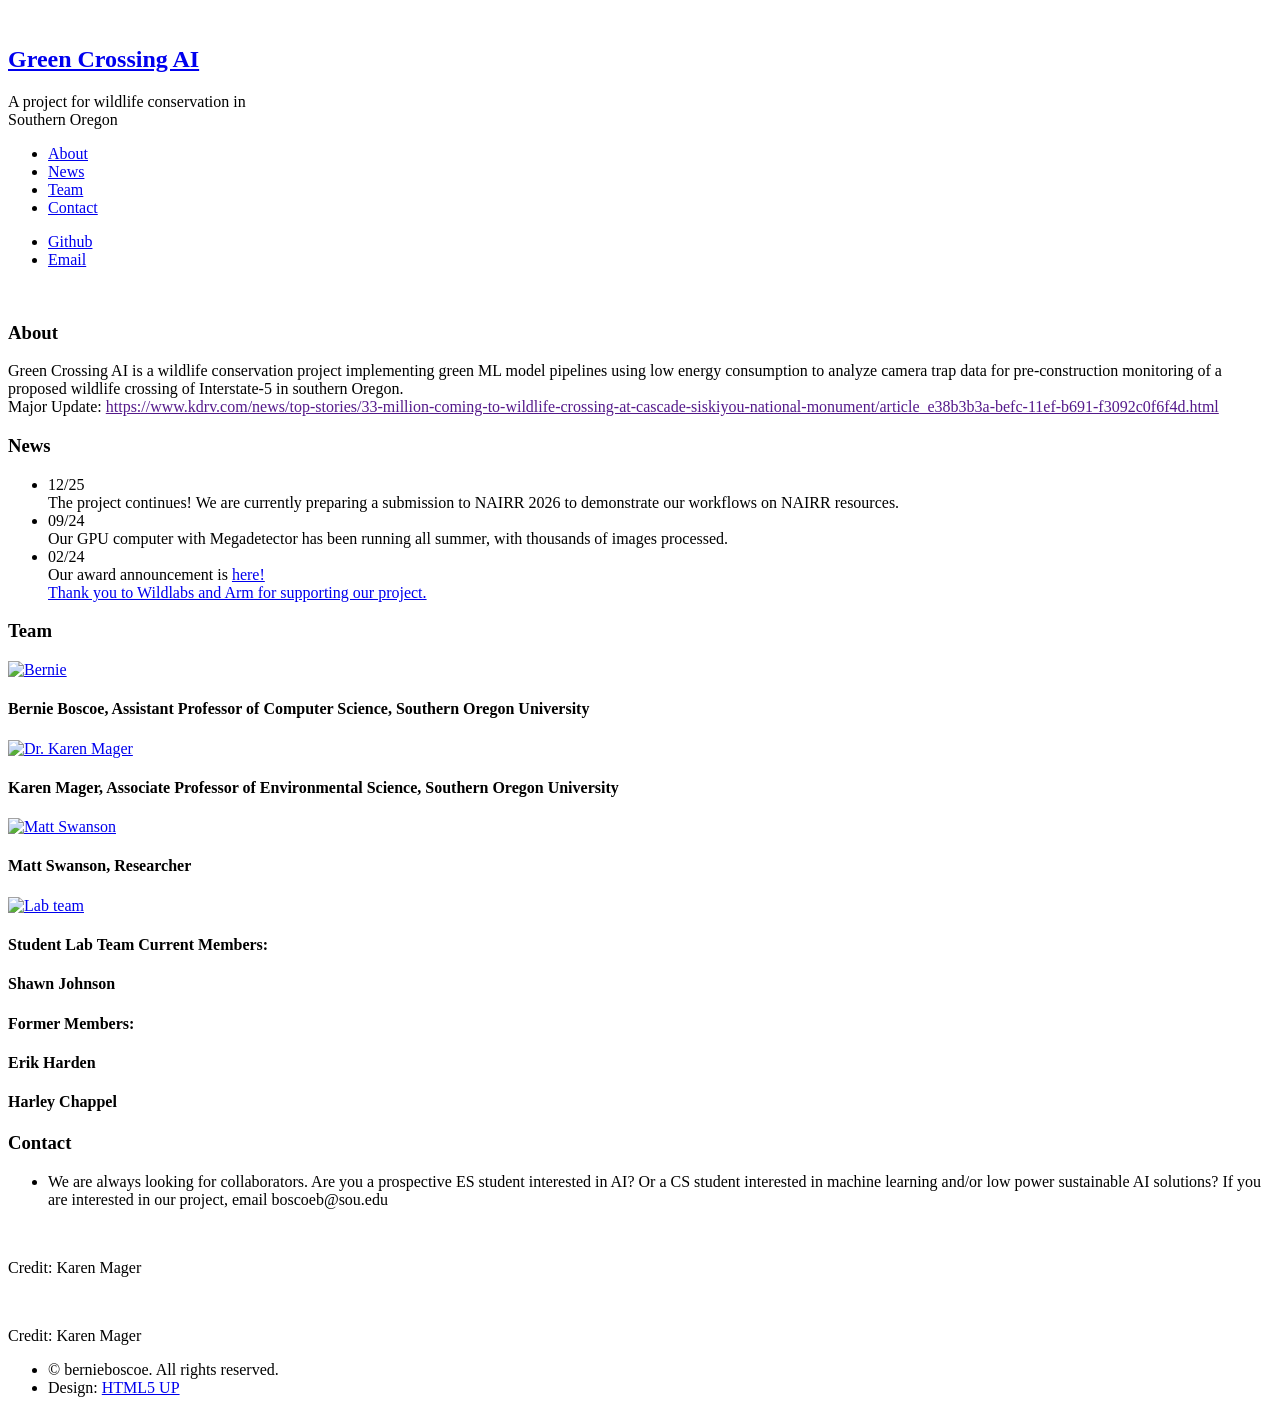
==== index.html @ 44c31cfd "adding NAIRR notebook for jetstream2" ====
<!DOCTYPE HTML>
<!--
	Read Only by HTML5 UP
	html5up.net | @ajlkn
	Free for personal and commercial use under the CCA 3.0 license (html5up.net/license)
-->
<html>
	<head>
		<!-- Google tag (gtag.js) -->
		<script async src="https://www.googletagmanager.com/gtag/js?id=G-MG3W7S6KG0"></script>
		<script>
			window.dataLayer = window.dataLayer || [];
			function gtag() { dataLayer.push(arguments); }
			gtag('js', new Date());

			gtag('config', 'G-MG3W7S6KG0');
		</script>
		<title>Green Crossing AI</title>
		<meta charset="utf-8" />
		<meta name="viewport" content="width=device-width, initial-scale=1, user-scalable=no" />
		<link rel="stylesheet" href="assets/css/main.css" />
	</head>
	
	<body class="is-preload">

		<!-- Header -->
			<section id="header">
				<header>
					<span class="image avatar"><img src="images/detections_animal_08140009.JPG" alt="" /></span>
					<h1 id="logo"><a href="#">Green Crossing AI</a></h1>
					<p>A project for wildlife conservation in<br />
					Southern Oregon</p>
				</header>
				<nav id="nav">
					<ul>
						<li><a href="#one" class="active">About</a></li>
						<li><a href="#two">News</a></li>
						<li><a href="#three">Team</a></li>
						
						<li><a href="#five">Contact</a></li>
					</ul>
				</nav>
				<footer>
					<ul class="icons">
						<!-- <li><a href="#" class="icon brands fa-twitter"><span class="label">Twitter</span></a></li>
						<li><a href="#" class="icon brands fa-facebook-f"><span class="label">Facebook</span></a></li>
						<li><a href="#" class="icon brands fa-instagram"><span class="label">Instagram</span></a></li> -->
						<li><a href="https://github.com/bboscoe" class="icon brands fa-github"><span class="label">Github</span></a></li>
						<!-- BEGIN: ed8c6549bwf9 -->
						<li><a href="mailto:boscoeb@sou.edu" class="icon solid fa-envelope"><span class="label">Email</span></a></li>
						<!-- END: ed8c6549bwf9 -->
					</ul>
				</footer>
			</section>

		<!-- Wrapper -->
			<div id="wrapper">

				<!-- Main -->
					<div id="main">

						<!-- One -->
							<section id="one">
								<div class="image main" data-position="center">
									<img src="images/site_I5_2023.jpg" alt="" />
								</div>
								<div class="container">
									<header class="major">
										<h3>About</h3>
										
									</header>
									<p>Green Crossing AI is a wildlife conservation project implementing green ML model pipelines using low energy consumption to analyze camera trap data
									for pre-construction monitoring of a proposed wildlife crossing of Interstate-5 in southern Oregon.
									<br>Major Update: <a href>https://www.kdrv.com/news/top-stories/33-million-coming-to-wildlife-crossing-at-cascade-siskiyou-national-monument/article_e38b3b3a-befc-11ef-b691-f3092c0f6f4d.html</a>
								 </p>
								</div>
							</section>

						<!-- Two -->
							<section id="two">
								<div class="container">
									<h3>News</h3>
									<p></p>
									 <ul class="feature-icons">
										<li class="icon solid fa-book">12/25 <br>The project continues! We are currently preparing a submission to NAIRR 2026 to demonstrate our workflows on NAIRR
											resources.
											 </li>
										<li class="icon solid fa-book">09/24 <br>Our GPU computer with Megadetector has been running all summer, with thousands of
											images processed. </li>
										</li> 
										<!-- <li class="icon solid fa-code"> -->
										<li class="icon solid fa-cubes">02/24 <br>Our award announcement is <a href=https://wildlabs.net/article/announcing-wildlabs-awards-2024-awardees>here! <br>
											Thank you to 
										Wildlabs and Arm for supporting our project.</a></li>
										 <!-- <li class="icon solid fa-book">Read books and stuff</li> -->
						
									</ul> 
								</div>
							</section>

						<!-- Three -->
							<section id="three">
								<div class="container">
									<h3>Team</h3>
									<!-- <p>Integer eu ante ornare amet  ante ornare amet commetus.</p> -->
									<div class="features">
										<article>
											<a href="#" class="image"><img src="images/avatar2.jpg" alt="Bernie" /></a>
											<div class="inner">
												<h4>Bernie Boscoe, Assistant Professor of Computer Science, Southern Oregon University</h4>
												<p> </p>
											</div>
										</article>
										<article>
											<a href="#" class="image"><img src="images/KarenMager_headshot.jpg" alt="Dr. Karen Mager" /></a>
											<div class="inner">
												<h4>Karen Mager, Associate Professor of Environmental Science, Southern Oregon University</h4>
												<p>
												</p>
											</div>
										</article>
										<article>
											<a href="#" class="image"><img src="images/swanson.jpg" alt="Matt Swanson" /></a>
											<div class="inner">
												<h4>Matt Swanson, Researcher</h4>
												<p>
												</p>
											</div>
										</article>
										<article>
											<a href="#" class="image"><img src="images/crew.png" alt="Lab team" /></a>
											<div class="inner">
												<h4>Student Lab Team Current Members:</h4>
												<h4>Shawn Johnson <h4>
												<h4>Former Members:</h4>
												<h4>Erik Harden</h4>
												<h4>Harley Chappel </h4>
												<p>
												</p>
											</div>
										</article>
										<!-- <article>
											<a href="#" class="image"><img src="images/telescope_pipeline.png" alt="" /></a>
											<div class="inner">
												<h4>Elements of effective machine learning datasets in astronomy</h4>
												<p>Bernie Boscoe, Tuan Do, Evan Jones, Billy Li, Kevin Alfaro and Chris Ma. NeurIPS Machine Learning
													for the Physical Sciences Workshop, 2022. <a href>arXiv:2211.14401 [astro-ph.IM]</a></p>
											</div>
										</article> -->
										<!-- <article>
											<a href="#" class="image"><img src="images/telescope_pipeline.png" alt="" /></a>
											<div class="inner">
												<h4>Elements of effective machine learning datasets in astronomy</h4>
												<p>Bernie Boscoe, Tuan Do, Evan Jones, Billy Li, Kevin Alfaro and Chris Ma. NeurIPS Machine Learning
													for the Physical Sciences Workshop, 2022. <a href>arXiv:2211.14401 [astro-ph.IM]</a></p>
											</div>
										</article> -->
									</div>
								</div>
							</section>
							<!-- Three -->
							<!-- <section id="four">
								<div class="container">
									<h3>Images</h3>
	
									<ul>
										<li>
										</li>
									</ul>	
									<div class="features">
										<article>
											<a href="#" class="image"><img src="images/jones_pred.png" alt="model predicitons" /></a>
											<div class="inner">
												<h4>Photometric Redshifts for Cosmology: Improving Accuracy and Uncertainty Estimates Using Bayesian Neural Networks</h4>
												<p>Evan Jones, Tuan Do, Bernie Boscoe, Jack Singal, Yujie Wan, Zooey Nguyen. The Astrophysical Journal (2024, in preparation)
													 <a href="https://arxiv.org/abs/2306.13179" target="_blank">arXiv:2306.13179 [astro-ph.CO]</a></p>
											</div>
										</article> 
									</div>
								</div>
							</section> -->

						<!-- Four -->
							<section id="five">
								<div class="container">
									<h3>Contact</h3>
									<ul>
										<li>We are always looking for collaborators. Are you a prospective ES student interested in AI? Or a CS student interested in machine learning
											and/or low power sustainable AI solutions? If you are interested in our project, email boscoeb@sou.edu 
										</li>
									</ul>
									<div class="image main" data-position="center">
										<img src="images/bobcat_culvert1.JPG" alt="" />
									</div>
									<p> Credit: Karen Mager</p>
									<div class="image main" data-position="center">
										<img src="images/WoodpeckerOnCulvert.JPG" alt="" />
									</div>
									<p> Credit: Karen Mager</p>
									<!-- <form method="post" action="#">
										<div class="row gtr-uniform">
											<div class="col-6 col-12-xsmall"><input type="text" name="name" id="name" placeholder="Name" /></div>
											<div class="col-6 col-12-xsmall"><input type="email" name="email" id="email" placeholder="Email" /></div>
											<div class="col-12"><input type="text" name="subject" id="subject" placeholder="Subject" /></div>
											<div class="col-12"><textarea name="message" id="message" placeholder="Message" rows="6"></textarea></div>
											<div class="col-12">
												<ul class="actions">
													<li><input type="submit" class="primary" value="Send Message" /></li>
													<li><input type="reset" value="Reset Form" /></li>
												</ul>
											</div>
										</div>
									</form> -->
								</div> 
							</section> 

						<!-- Five -->
						<!--
							<section id="five">
								<div class="container">
									<h3>Elements</h3>

									<section>
										<h4>Text</h4>
										<p>This is <b>bold</b> and this is <strong>strong</strong>. This is <i>italic</i> and this is <em>emphasized</em>.
										This is <sup>superscript</sup> text and this is <sub>subscript</sub> text.
										This is <u>underlined</u> and this is code: <code>for (;;) { ... }</code>. Finally, <a href="#">this is a link</a>.</p>
										<hr />
										<header>
											<h4>Heading with a Subtitle</h4>
											<p>Lorem ipsum dolor sit amet nullam id egestas urna aliquam</p>
										</header>
										<p>Nunc lacinia ante nunc ac lobortis. Interdum adipiscing gravida odio porttitor sem non mi integer non faucibus ornare mi ut ante amet placerat aliquet. Volutpat eu sed ante lacinia sapien lorem accumsan varius montes viverra nibh in adipiscing blandit tempus accumsan.</p>
										<header>
											<h5>Heading with a Subtitle</h5>
											<p>Lorem ipsum dolor sit amet nullam id egestas urna aliquam</p>
										</header>
										<p>Nunc lacinia ante nunc ac lobortis. Interdum adipiscing gravida odio porttitor sem non mi integer non faucibus ornare mi ut ante amet placerat aliquet. Volutpat eu sed ante lacinia sapien lorem accumsan varius montes viverra nibh in adipiscing blandit tempus accumsan.</p>
										<hr />
										<h2>Heading Level 2</h2>
									
										<hr />
										<h5>Blockquote</h5>
										<blockquote>Fringilla nisl. Donec accumsan interdum nisi, quis tincidunt felis sagittis eget tempus euismod. Vestibulum ante ipsum primis in faucibus vestibulum. Blandit adipiscing eu felis iaculis volutpat ac adipiscing accumsan faucibus. Vestibulum ante ipsum primis in faucibus lorem ipsum dolor sit amet nullam adipiscing eu felis.</blockquote>
										<h5>Preformatted</h5>
										<pre><code>i = 0;

while (!deck.isInOrder()) {
    print 'Iteration ' + i;
    deck.shuffle();
    i++;
}

print 'It took ' + i + ' iterations to sort the deck.';</code></pre>
									</section>

									<section>
										<h4>Lists</h4>
										<div class="row">
											<div class="col-6 col-12-xsmall">
												<h5>Unordered</h5>
												<ul>
													<li>Dolor pulvinar etiam magna etiam.</li>
													
												</ul>
												<h5>Alternate</h5>
												<ul class="alt">
													<li>Dolor pulvinar etiam magna etiam.</li>
													
												</ul>
											</div>
											<div class="col-6 col-12-xsmall">
												<h5>Ordered</h5>
												<ol>
													<li>Dolor pulvinar etiam magna etiam.</li>
													
												</ol>
												<h5>Icons</h5>
												<ul class="icons">
													<li><a href="#" class="icon brands fa-twitter"><span class="label">Twitter</span></a></li>
													<li><a href="#" class="icon brands fa-facebook-f"><span class="label">Facebook</span></a></li>
													<li><a href="#" class="icon brands fa-instagram"><span class="label">Instagram</span></a></li>
													<li><a href="#" class="icon brands fa-github"><span class="label">Github</span></a></li>
													<li><a href="#" class="icon brands fa-dribbble"><span class="label">Dribbble</span></a></li>
													<li><a href="#" class="icon brands fa-tumblr"><span class="label">Tumblr</span></a></li>
												</ul>
											</div>
										</div>
										<h5>Actions</h5>
										<ul class="actions">
											<li><a href="#" class="button primary">Default</a></li>
											<li><a href="#" class="button">Default</a></li>
											<li><a href="#" class="button alt">Default</a></li>
										</ul>
										<ul class="actions small">
											<li><a href="#" class="button primary small">Small</a></li>
											<li><a href="#" class="button small">Small</a></li>
											<li><a href="#" class="button alt small">Small</a></li>
										</ul>
										<div class="row">
											<div class="col-3 col-6-medium col-12-xsmall">
												<ul class="actions stacked">
													<li><a href="#" class="button primary">Default</a></li>
													<li><a href="#" class="button">Default</a></li>
													<li><a href="#" class="button alt">Default</a></li>
												</ul>
											</div>
											<div class="col-3 col-6 col-12-xsmall">
												<ul class="actions stacked">
													<li><a href="#" class="button primary small">Small</a></li>
													<li><a href="#" class="button small">Small</a></li>
													<li><a href="#" class="button alt small">Small</a></li>
												</ul>
											</div>
											<div class="col-3 col-6-medium col-12-xsmall">
												<ul class="actions stacked">
													<li><a href="#" class="button primary fit">Default</a></li>
													<li><a href="#" class="button fit">Default</a></li>
													<li><a href="#" class="button alt fit">Default</a></li>
												</ul>
											</div>
											<div class="col-3 col-6-medium col-12-xsmall">
												<ul class="actions stacked">
													<li><a href="#" class="button primary small fit">Small</a></li>
													<li><a href="#" class="button small fit">Small</a></li>
													<li><a href="#" class="button alt small fit">Small</a></li>
												</ul>
											</div>
										</div>
									</section>

									<section>
										<h4>Table</h4>
										<h5>Default</h5>
										<div class="table-wrapper">
											<table>
												<thead>
													<tr>
														<th>Name</th>
														<th>Description</th>
														<th>Price</th>
													</tr>
												</thead>
												<tbody>
													<tr>
														<td>Item One</td>
														<td>Ante turpis integer aliquet porttitor.</td>
														<td>29.99</td>
													</tr>
													<tr>
														<td>Item Two</td>
														<td>Vis ac commodo adipiscing arcu aliquet.</td>
														<td>19.99</td>
													</tr>
													<tr>
														<td>Item Three</td>
														<td> Morbi faucibus arcu accumsan lorem.</td>
														<td>29.99</td>
													</tr>
													<tr>
														<td>Item Four</td>
														<td>Vitae integer tempus condimentum.</td>
														<td>19.99</td>
													</tr>
													<tr>
														<td>Item Five</td>
														<td>Ante turpis integer aliquet porttitor.</td>
														<td>29.99</td>
													</tr>
												</tbody>
												<tfoot>
													<tr>
														<td colspan="2"></td>
														<td>100.00</td>
													</tr>
												</tfoot>
											</table>
										</div>

										<h5>Alternate</h5>
										<div class="table-wrapper">
											<table class="alt">
												<thead>
													<tr>
														<th>Name</th>
														<th>Description</th>
														<th>Price</th>
													</tr>
												</thead>
												<tbody>
													<tr>
														<td>Item One</td>
														<td>Ante turpis integer aliquet porttitor.</td>
														<td>29.99</td>
													</tr>
									
												</tbody>
												<tfoot>
													<tr>
														<td colspan="2"></td>
														<td>100.00</td>
													</tr>
												</tfoot>
											</table>
										</div>
									</section>

									<section>
										<h4>Buttons</h4>
										<ul class="actions">
											<li><a href="#" class="button primary">Primary</a></li>
											<li><a href="#" class="button">Default</a></li>
											<li><a href="#" class="button alt">Alternate</a></li>
										</ul>
										<ul class="actions">
											<li><a href="#" class="button primary large">Large</a></li>
											<li><a href="#" class="button">Default</a></li>
											<li><a href="#" class="button alt small">Small</a></li>
										</ul>
										<ul class="actions fit">
											<li><a href="#" class="button primary fit">Fit</a></li>
											<li><a href="#" class="button fit">Fit</a></li>
											<li><a href="#" class="button alt fit">Fit</a></li>
										</ul>
										<ul class="actions fit small">
											<li><a href="#" class="button primary fit small">Fit + Small</a></li>
											<li><a href="#" class="button fit small">Fit + Small</a></li>
											<li><a href="#" class="button alt fit small">Fit + Small</a></li>
										</ul>
										<ul class="actions">
											<li><a href="#" class="button primary icon solid fa-download">Icon</a></li>
											<li><a href="#" class="button icon solid fa-download">Icon</a></li>
											<li><a href="#" class="button alt icon solid fa-check">Icon</a></li>
										</ul>
										<ul class="actions">
											<li><span class="button primary disabled">Primary</span></li>
											<li><span class="button disabled">Default</span></li>
											<li><span class="button alt disabled">Alternate</span></li>
										</ul>
									</section>

									<section>
										<h4>Form</h4>
										<form method="post" action="#">
											<div class="row gtr-uniform">
												<div class="col-6 col-12-xsmall">
													<input type="text" name="demo-name" id="demo-name" value="" placeholder="Name" />
												</div>
												<div class="col-6 col-12-xsmall">
													<input type="email" name="demo-email" id="demo-email" value="" placeholder="Email" />
												</div>
												<div class="col-12">
													<select name="demo-category" id="demo-category">
														<option value="">- Category -</option>
														<option value="1">Manufacturing</option>
														<option value="1">Shipping</option>
														<option value="1">Administration</option>
														<option value="1">Human Resources</option>
													</select>
												</div>
												<div class="col-4 col-12-medium">
													<input type="radio" id="demo-priority-low" name="demo-priority" checked>
													<label for="demo-priority-low">Low Priority</label>
												</div>
												<div class="col-4 col-12-medium">
													<input type="radio" id="demo-priority-normal" name="demo-priority">
													<label for="demo-priority-normal">Normal Priority</label>
												</div>
												<div class="col-4 col-12-medium">
													<input type="radio" id="demo-priority-high" name="demo-priority">
													<label for="demo-priority-high">High Priority</label>
												</div>
												<div class="col-6 col-12-medium">
													<input type="checkbox" id="demo-copy" name="demo-copy">
													<label for="demo-copy">Email me a copy of this message</label>
												</div>
												<div class="col-6 col-12-medium">
													<input type="checkbox" id="demo-human" name="demo-human" checked>
													<label for="demo-human">I am a human and not a robot</label>
												</div>
												<div class="col-12">
													<textarea name="demo-message" id="demo-message" placeholder="Enter your message" rows="6"></textarea>
												</div>
												<div class="col-12">
													<ul class="actions">
														<li><input type="submit" value="Send Message" /></li>
														<li><input type="reset" value="Reset" class="alt" /></li>
													</ul>
												</div>
											</div>
										</form>
									</section>

									<section>
										<h4>Image</h4>
										<h5>Fit</h5>
										<span class="image fit"><img src="images/banner.jpg" alt="" /></span>
										<div class="box alt">
											<div class="row gtr-50 gtr-uniform">
												<div class="col-4"><span class="image fit"><img src="images/pic01.jpg" alt="" /></span></div>
												<div class="col-4"><span class="image fit"><img src="images/pic02.jpg" alt="" /></span></div>
												<div class="col-4"><span class="image fit"><img src="images/pic03.jpg" alt="" /></span></div>
												<div class="col-4"><span class="image fit"><img src="images/pic02.jpg" alt="" /></span></div>
												<div class="col-4"><span class="image fit"><img src="images/pic03.jpg" alt="" /></span></div>
												<div class="col-4"><span class="image fit"><img src="images/pic01.jpg" alt="" /></span></div>
												<div class="col-4"><span class="image fit"><img src="images/pic03.jpg" alt="" /></span></div>
												<div class="col-4"><span class="image fit"><img src="images/pic01.jpg" alt="" /></span></div>
												<div class="col-4"><span class="image fit"><img src="images/pic02.jpg" alt="" /></span></div>
											</div>
										</div>
										<h5>Left &amp; Right</h5>
										<p><span class="image left"><img src="images/avatar.jpg" alt="" /></span>Fringilla nisl. Donec accumsan interdum nisi, quis tincidunt felis sagittis eget. tempus euismod. Vestibulum ante ipsum primis in faucibus vestibulum. Blandit adipiscing eu felis iaculis volutpat ac adipiscing accumsan eu faucibus. Integer ac pellentesque praesent tincidunt felis sagittis eget. tempus euismod. Vestibulum ante ipsum primis in faucibus vestibulum. Blandit adipiscing eu felis iaculis volutpat ac adipiscing accumsan eu faucibus. Integer ac pellentesque praesent. Donec accumsan interdum nisi, quis tincidunt felis sagittis eget. tempus euismod. Vestibulum ante ipsum primis in faucibus vestibulum. Blandit adipiscing eu felis iaculis volutpat ac adipiscing accumsan eu faucibus. Integer ac pellentesque praesent tincidunt felis sagittis eget. tempus euismod. Vestibulum ante ipsum primis in faucibus vestibulum. Blandit adipiscing eu felis iaculis volutpat ac adipiscing accumsan eu faucibus. Integer ac pellentesque praesent.</p>
										<p><span class="image right"><img src="images/avatar.jpg" alt="" /></span>Fringilla nisl. Donec accumsan interdum nisi, quis tincidunt felis sagittis eget. tempus euismod. Vestibulum ante ipsum primis in faucibus vestibulum. Blandit adipiscing eu felis iaculis volutpat ac adipiscing accumsan eu faucibus. Integer ac pellentesque praesent tincidunt felis sagittis eget. tempus euismod. Vestibulum ante ipsum primis in faucibus vestibulum. Blandit adipiscing eu felis iaculis volutpat ac adipiscing accumsan eu faucibus. Integer ac pellentesque praesent. Donec accumsan interdum nisi, quis tincidunt felis sagittis eget. tempus euismod. Vestibulum ante ipsum primis in faucibus vestibulum. Blandit adipiscing eu felis iaculis volutpat ac adipiscing accumsan eu faucibus. Integer ac pellentesque praesent tincidunt felis sagittis eget. tempus euismod. Vestibulum ante ipsum primis in faucibus vestibulum. Blandit adipiscing eu felis iaculis volutpat ac adipiscing accumsan eu faucibus. Integer ac pellentesque praesent.</p>
									</section>

								</div>
							</section>
						-->

					</div>

				<!-- Footer -->
					<section id="footer">
						<div class="container">
							<ul class="copyright">
								<li>&copy; bernieboscoe. All rights reserved.</li><li>Design: <a href="http://html5up.net">HTML5 UP</a></li>
							</ul>
						</div>
					</section>

			</div>

		<!-- Scripts -->
			<script src="assets/js/jquery.min.js"></script>
			<script src="assets/js/jquery.scrollex.min.js"></script>
			<script src="assets/js/jquery.scrolly.min.js"></script>
			<script src="assets/js/browser.min.js"></script>
			<script src="assets/js/breakpoints.min.js"></script>
			<script src="assets/js/util.js"></script>
			<script src="assets/js/main.js"></script>

	</body>
</html>
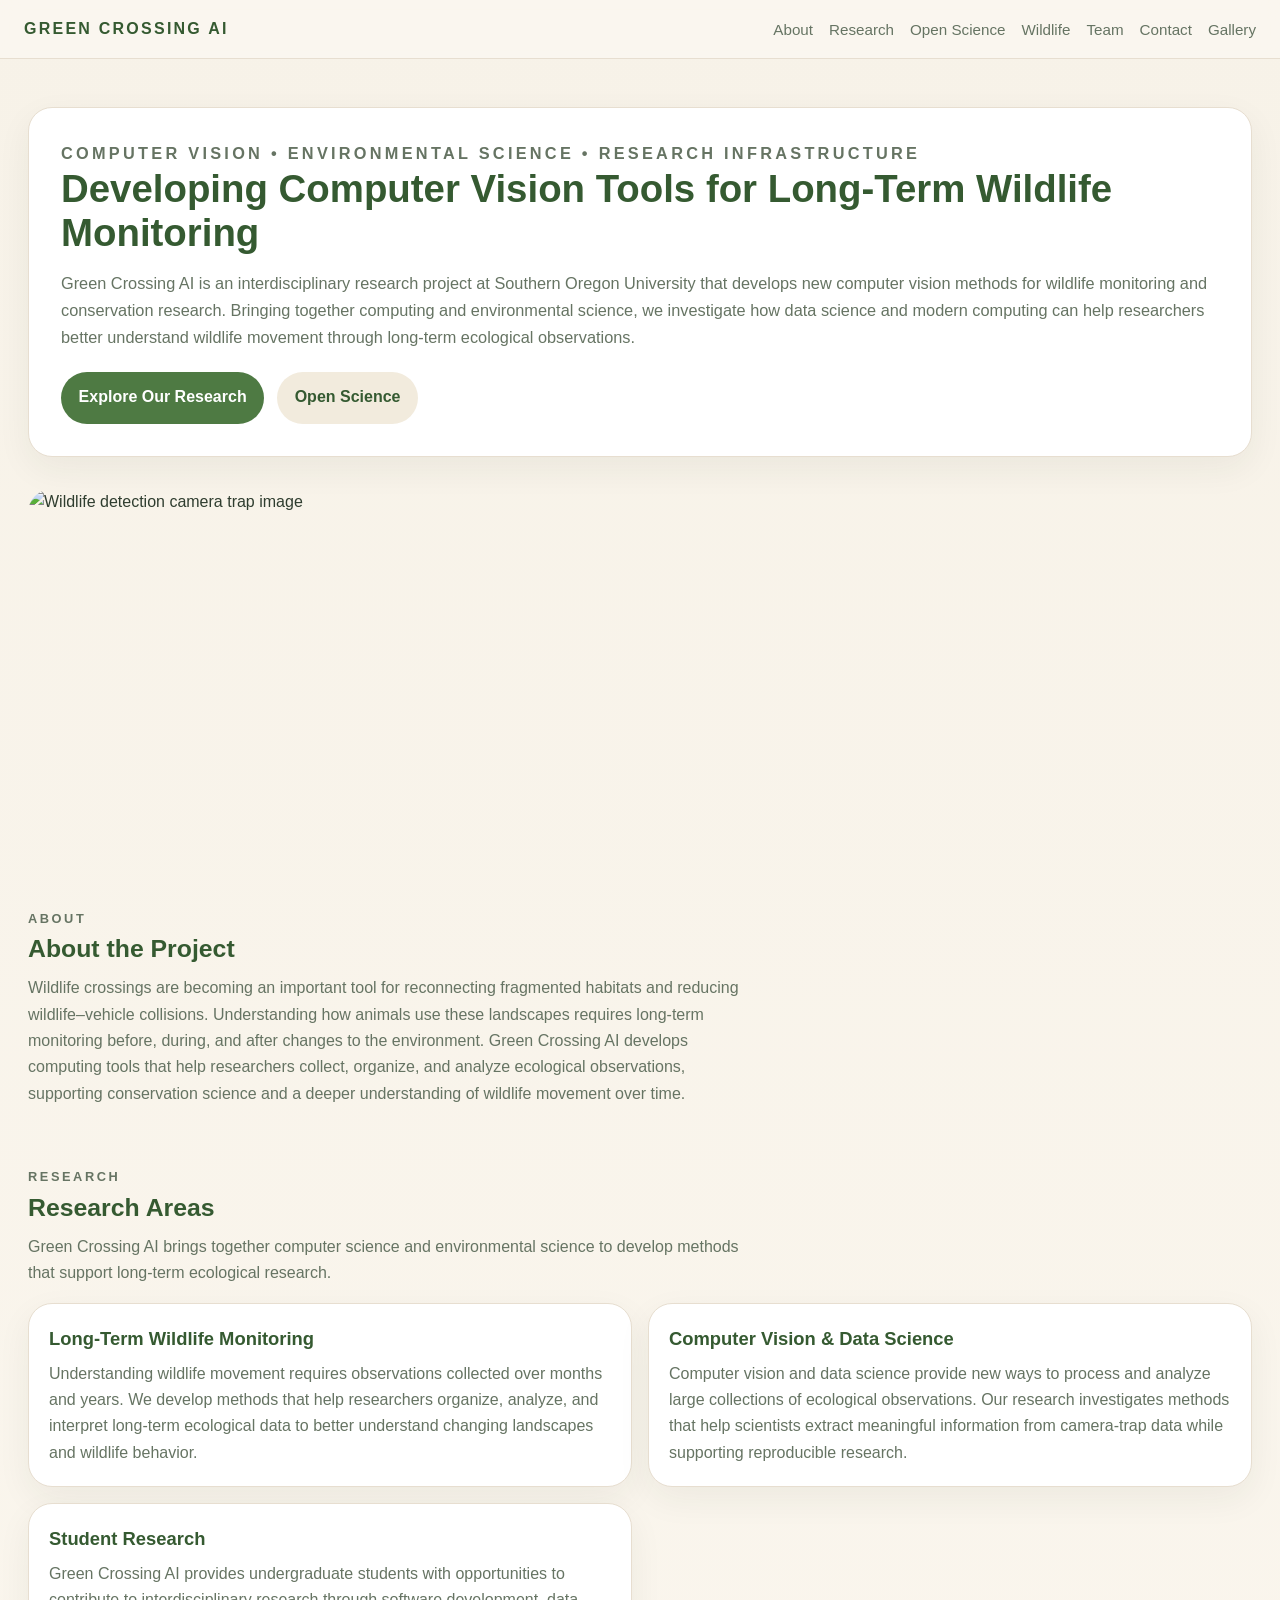
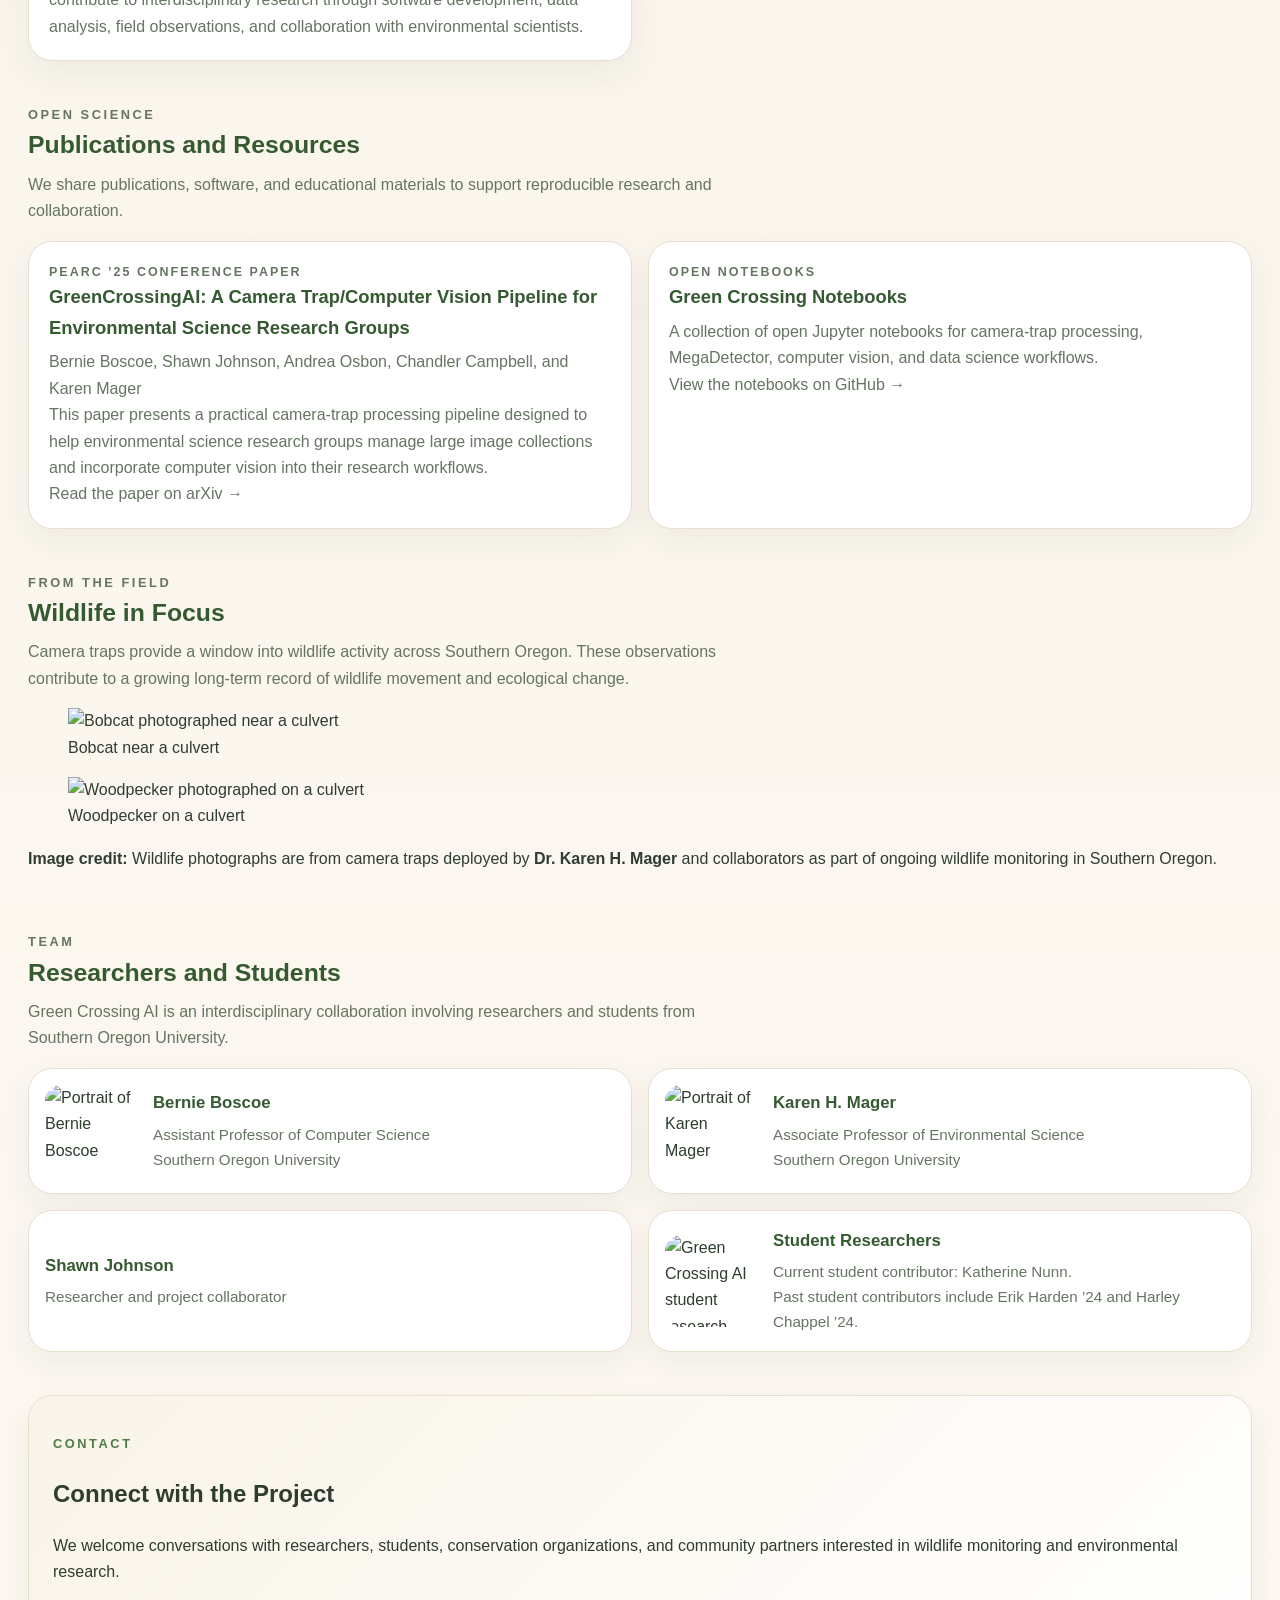
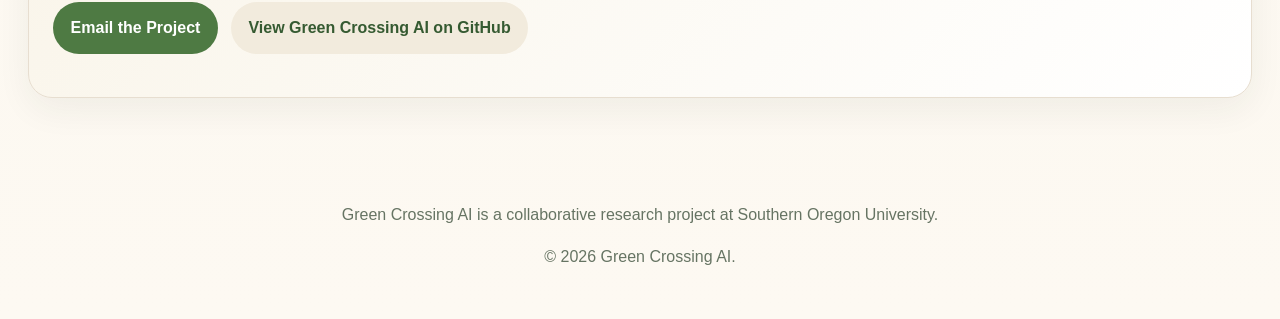
==== commit c11cf617: "news updates" ====
--- a/index.html
+++ b/index.html
@@ -1,543 +1,418 @@
-<!DOCTYPE HTML>
-<!--
-	Read Only by HTML5 UP
-	html5up.net | @ajlkn
-	Free for personal and commercial use under the CCA 3.0 license (html5up.net/license)
--->
-<html>
-	<head>
-		<!-- Google tag (gtag.js) -->
-		<script async src="https://www.googletagmanager.com/gtag/js?id=G-MG3W7S6KG0"></script>
-		<script>
-			window.dataLayer = window.dataLayer || [];
-			function gtag() { dataLayer.push(arguments); }
-			gtag('js', new Date());
-
-			gtag('config', 'G-MG3W7S6KG0');
-		</script>
-		<title>Green Crossing AI</title>
-		<meta charset="utf-8" />
-		<meta name="viewport" content="width=device-width, initial-scale=1, user-scalable=no" />
-		<link rel="stylesheet" href="assets/css/main.css" />
-	</head>
-	
-	<body class="is-preload">
-
-		<!-- Header -->
-			<section id="header">
-				<header>
-					<span class="image avatar"><img src="images/detections_animal_08140009.JPG" alt="" /></span>
-					<h1 id="logo"><a href="#">Green Crossing AI</a></h1>
-					<p>A project for wildlife conservation in<br />
-					Southern Oregon</p>
-				</header>
-				<nav id="nav">
-					<ul>
-						<li><a href="#one" class="active">About</a></li>
-						<li><a href="#two">News</a></li>
-						<li><a href="#three">Team</a></li>
-						
-						<li><a href="#five">Contact</a></li>
-					</ul>
-				</nav>
-				<footer>
-					<ul class="icons">
-						<!-- <li><a href="#" class="icon brands fa-twitter"><span class="label">Twitter</span></a></li>
-						<li><a href="#" class="icon brands fa-facebook-f"><span class="label">Facebook</span></a></li>
-						<li><a href="#" class="icon brands fa-instagram"><span class="label">Instagram</span></a></li> -->
-						<li><a href="https://github.com/bboscoe" class="icon brands fa-github"><span class="label">Github</span></a></li>
-						<!-- BEGIN: ed8c6549bwf9 -->
-						<li><a href="mailto:boscoeb@sou.edu" class="icon solid fa-envelope"><span class="label">Email</span></a></li>
-						<!-- END: ed8c6549bwf9 -->
-					</ul>
-				</footer>
-			</section>
-
-		<!-- Wrapper -->
-			<div id="wrapper">
-
-				<!-- Main -->
-					<div id="main">
-
-						<!-- One -->
-							<section id="one">
-								<div class="image main" data-position="center">
-									<img src="images/site_I5_2023.jpg" alt="" />
-								</div>
-								<div class="container">
-									<header class="major">
-										<h3>About</h3>
-										
-									</header>
-									<p>Green Crossing AI is a wildlife conservation project implementing green ML model pipelines using low energy consumption to analyze camera trap data
-									for pre-construction monitoring of a proposed wildlife crossing of Interstate-5 in southern Oregon.
-									<br>Major Update: <a href>https://www.kdrv.com/news/top-stories/33-million-coming-to-wildlife-crossing-at-cascade-siskiyou-national-monument/article_e38b3b3a-befc-11ef-b691-f3092c0f6f4d.html</a>
-								 </p>
-								</div>
-							</section>
-
-						<!-- Two -->
-							<section id="two">
-								<div class="container">
-									<h3>News</h3>
-									<p></p>
-									 <ul class="feature-icons">
-										<li class="icon solid fa-book">12/25 <br>The project continues! We are currently preparing a submission to NAIRR 2026 to demonstrate our workflows on NAIRR
-											resources.
-											 </li>
-										<li class="icon solid fa-book">09/24 <br>Our GPU computer with Megadetector has been running all summer, with thousands of
-											images processed. </li>
-										</li> 
-										<!-- <li class="icon solid fa-code"> -->
-										<li class="icon solid fa-cubes">02/24 <br>Our award announcement is <a href=https://wildlabs.net/article/announcing-wildlabs-awards-2024-awardees>here! <br>
-											Thank you to 
-										Wildlabs and Arm for supporting our project.</a></li>
-										 <!-- <li class="icon solid fa-book">Read books and stuff</li> -->
-						
-									</ul> 
-								</div>
-							</section>
-
-						<!-- Three -->
-							<section id="three">
-								<div class="container">
-									<h3>Team</h3>
-									<!-- <p>Integer eu ante ornare amet  ante ornare amet commetus.</p> -->
-									<div class="features">
-										<article>
-											<a href="#" class="image"><img src="images/avatar2.jpg" alt="Bernie" /></a>
-											<div class="inner">
-												<h4>Bernie Boscoe, Assistant Professor of Computer Science, Southern Oregon University</h4>
-												<p> </p>
-											</div>
-										</article>
-										<article>
-											<a href="#" class="image"><img src="images/KarenMager_headshot.jpg" alt="Dr. Karen Mager" /></a>
-											<div class="inner">
-												<h4>Karen Mager, Associate Professor of Environmental Science, Southern Oregon University</h4>
-												<p>
-												</p>
-											</div>
-										</article>
-										<article>
-											<a href="#" class="image"><img src="images/swanson.jpg" alt="Matt Swanson" /></a>
-											<div class="inner">
-												<h4>Matt Swanson, Researcher</h4>
-												<p>
-												</p>
-											</div>
-										</article>
-										<article>
-											<a href="#" class="image"><img src="images/crew.png" alt="Lab team" /></a>
-											<div class="inner">
-												<h4>Student Lab Team Current Members:</h4>
-												<h4>Shawn Johnson <h4>
-												<h4>Former Members:</h4>
-												<h4>Erik Harden</h4>
-												<h4>Harley Chappel </h4>
-												<p>
-												</p>
-											</div>
-										</article>
-										<!-- <article>
-											<a href="#" class="image"><img src="images/telescope_pipeline.png" alt="" /></a>
-											<div class="inner">
-												<h4>Elements of effective machine learning datasets in astronomy</h4>
-												<p>Bernie Boscoe, Tuan Do, Evan Jones, Billy Li, Kevin Alfaro and Chris Ma. NeurIPS Machine Learning
-													for the Physical Sciences Workshop, 2022. <a href>arXiv:2211.14401 [astro-ph.IM]</a></p>
-											</div>
-										</article> -->
-										<!-- <article>
-											<a href="#" class="image"><img src="images/telescope_pipeline.png" alt="" /></a>
-											<div class="inner">
-												<h4>Elements of effective machine learning datasets in astronomy</h4>
-												<p>Bernie Boscoe, Tuan Do, Evan Jones, Billy Li, Kevin Alfaro and Chris Ma. NeurIPS Machine Learning
-													for the Physical Sciences Workshop, 2022. <a href>arXiv:2211.14401 [astro-ph.IM]</a></p>
-											</div>
-										</article> -->
-									</div>
-								</div>
-							</section>
-							<!-- Three -->
-							<!-- <section id="four">
-								<div class="container">
-									<h3>Images</h3>
-	
-									<ul>
-										<li>
-										</li>
-									</ul>	
-									<div class="features">
-										<article>
-											<a href="#" class="image"><img src="images/jones_pred.png" alt="model predicitons" /></a>
-											<div class="inner">
-												<h4>Photometric Redshifts for Cosmology: Improving Accuracy and Uncertainty Estimates Using Bayesian Neural Networks</h4>
-												<p>Evan Jones, Tuan Do, Bernie Boscoe, Jack Singal, Yujie Wan, Zooey Nguyen. The Astrophysical Journal (2024, in preparation)
-													 <a href="https://arxiv.org/abs/2306.13179" target="_blank">arXiv:2306.13179 [astro-ph.CO]</a></p>
-											</div>
-										</article> 
-									</div>
-								</div>
-							</section> -->
-
-						<!-- Four -->
-							<section id="five">
-								<div class="container">
-									<h3>Contact</h3>
-									<ul>
-										<li>We are always looking for collaborators. Are you a prospective ES student interested in AI? Or a CS student interested in machine learning
-											and/or low power sustainable AI solutions? If you are interested in our project, email boscoeb@sou.edu 
-										</li>
-									</ul>
-									<div class="image main" data-position="center">
-										<img src="images/bobcat_culvert1.JPG" alt="" />
-									</div>
-									<p> Credit: Karen Mager</p>
-									<div class="image main" data-position="center">
-										<img src="images/WoodpeckerOnCulvert.JPG" alt="" />
-									</div>
-									<p> Credit: Karen Mager</p>
-									<!-- <form method="post" action="#">
-										<div class="row gtr-uniform">
-											<div class="col-6 col-12-xsmall"><input type="text" name="name" id="name" placeholder="Name" /></div>
-											<div class="col-6 col-12-xsmall"><input type="email" name="email" id="email" placeholder="Email" /></div>
-											<div class="col-12"><input type="text" name="subject" id="subject" placeholder="Subject" /></div>
-											<div class="col-12"><textarea name="message" id="message" placeholder="Message" rows="6"></textarea></div>
-											<div class="col-12">
-												<ul class="actions">
-													<li><input type="submit" class="primary" value="Send Message" /></li>
-													<li><input type="reset" value="Reset Form" /></li>
-												</ul>
-											</div>
-										</div>
-									</form> -->
-								</div> 
-							</section> 
-
-						<!-- Five -->
-						<!--
-							<section id="five">
-								<div class="container">
-									<h3>Elements</h3>
-
-									<section>
-										<h4>Text</h4>
-										<p>This is <b>bold</b> and this is <strong>strong</strong>. This is <i>italic</i> and this is <em>emphasized</em>.
-										This is <sup>superscript</sup> text and this is <sub>subscript</sub> text.
-										This is <u>underlined</u> and this is code: <code>for (;;) { ... }</code>. Finally, <a href="#">this is a link</a>.</p>
-										<hr />
-										<header>
-											<h4>Heading with a Subtitle</h4>
-											<p>Lorem ipsum dolor sit amet nullam id egestas urna aliquam</p>
-										</header>
-										<p>Nunc lacinia ante nunc ac lobortis. Interdum adipiscing gravida odio porttitor sem non mi integer non faucibus ornare mi ut ante amet placerat aliquet. Volutpat eu sed ante lacinia sapien lorem accumsan varius montes viverra nibh in adipiscing blandit tempus accumsan.</p>
-										<header>
-											<h5>Heading with a Subtitle</h5>
-											<p>Lorem ipsum dolor sit amet nullam id egestas urna aliquam</p>
-										</header>
-										<p>Nunc lacinia ante nunc ac lobortis. Interdum adipiscing gravida odio porttitor sem non mi integer non faucibus ornare mi ut ante amet placerat aliquet. Volutpat eu sed ante lacinia sapien lorem accumsan varius montes viverra nibh in adipiscing blandit tempus accumsan.</p>
-										<hr />
-										<h2>Heading Level 2</h2>
-									
-										<hr />
-										<h5>Blockquote</h5>
-										<blockquote>Fringilla nisl. Donec accumsan interdum nisi, quis tincidunt felis sagittis eget tempus euismod. Vestibulum ante ipsum primis in faucibus vestibulum. Blandit adipiscing eu felis iaculis volutpat ac adipiscing accumsan faucibus. Vestibulum ante ipsum primis in faucibus lorem ipsum dolor sit amet nullam adipiscing eu felis.</blockquote>
-										<h5>Preformatted</h5>
-										<pre><code>i = 0;
-
-while (!deck.isInOrder()) {
-    print 'Iteration ' + i;
-    deck.shuffle();
-    i++;
-}
-
-print 'It took ' + i + ' iterations to sort the deck.';</code></pre>
-									</section>
-
-									<section>
-										<h4>Lists</h4>
-										<div class="row">
-											<div class="col-6 col-12-xsmall">
-												<h5>Unordered</h5>
-												<ul>
-													<li>Dolor pulvinar etiam magna etiam.</li>
-													
-												</ul>
-												<h5>Alternate</h5>
-												<ul class="alt">
-													<li>Dolor pulvinar etiam magna etiam.</li>
-													
-												</ul>
-											</div>
-											<div class="col-6 col-12-xsmall">
-												<h5>Ordered</h5>
-												<ol>
-													<li>Dolor pulvinar etiam magna etiam.</li>
-													
-												</ol>
-												<h5>Icons</h5>
-												<ul class="icons">
-													<li><a href="#" class="icon brands fa-twitter"><span class="label">Twitter</span></a></li>
-													<li><a href="#" class="icon brands fa-facebook-f"><span class="label">Facebook</span></a></li>
-													<li><a href="#" class="icon brands fa-instagram"><span class="label">Instagram</span></a></li>
-													<li><a href="#" class="icon brands fa-github"><span class="label">Github</span></a></li>
-													<li><a href="#" class="icon brands fa-dribbble"><span class="label">Dribbble</span></a></li>
-													<li><a href="#" class="icon brands fa-tumblr"><span class="label">Tumblr</span></a></li>
-												</ul>
-											</div>
-										</div>
-										<h5>Actions</h5>
-										<ul class="actions">
-											<li><a href="#" class="button primary">Default</a></li>
-											<li><a href="#" class="button">Default</a></li>
-											<li><a href="#" class="button alt">Default</a></li>
-										</ul>
-										<ul class="actions small">
-											<li><a href="#" class="button primary small">Small</a></li>
-											<li><a href="#" class="button small">Small</a></li>
-											<li><a href="#" class="button alt small">Small</a></li>
-										</ul>
-										<div class="row">
-											<div class="col-3 col-6-medium col-12-xsmall">
-												<ul class="actions stacked">
-													<li><a href="#" class="button primary">Default</a></li>
-													<li><a href="#" class="button">Default</a></li>
-													<li><a href="#" class="button alt">Default</a></li>
-												</ul>
-											</div>
-											<div class="col-3 col-6 col-12-xsmall">
-												<ul class="actions stacked">
-													<li><a href="#" class="button primary small">Small</a></li>
-													<li><a href="#" class="button small">Small</a></li>
-													<li><a href="#" class="button alt small">Small</a></li>
-												</ul>
-											</div>
-											<div class="col-3 col-6-medium col-12-xsmall">
-												<ul class="actions stacked">
-													<li><a href="#" class="button primary fit">Default</a></li>
-													<li><a href="#" class="button fit">Default</a></li>
-													<li><a href="#" class="button alt fit">Default</a></li>
-												</ul>
-											</div>
-											<div class="col-3 col-6-medium col-12-xsmall">
-												<ul class="actions stacked">
-													<li><a href="#" class="button primary small fit">Small</a></li>
-													<li><a href="#" class="button small fit">Small</a></li>
-													<li><a href="#" class="button alt small fit">Small</a></li>
-												</ul>
-											</div>
-										</div>
-									</section>
-
-									<section>
-										<h4>Table</h4>
-										<h5>Default</h5>
-										<div class="table-wrapper">
-											<table>
-												<thead>
-													<tr>
-														<th>Name</th>
-														<th>Description</th>
-														<th>Price</th>
-													</tr>
-												</thead>
-												<tbody>
-													<tr>
-														<td>Item One</td>
-														<td>Ante turpis integer aliquet porttitor.</td>
-														<td>29.99</td>
-													</tr>
-													<tr>
-														<td>Item Two</td>
-														<td>Vis ac commodo adipiscing arcu aliquet.</td>
-														<td>19.99</td>
-													</tr>
-													<tr>
-														<td>Item Three</td>
-														<td> Morbi faucibus arcu accumsan lorem.</td>
-														<td>29.99</td>
-													</tr>
-													<tr>
-														<td>Item Four</td>
-														<td>Vitae integer tempus condimentum.</td>
-														<td>19.99</td>
-													</tr>
-													<tr>
-														<td>Item Five</td>
-														<td>Ante turpis integer aliquet porttitor.</td>
-														<td>29.99</td>
-													</tr>
-												</tbody>
-												<tfoot>
-													<tr>
-														<td colspan="2"></td>
-														<td>100.00</td>
-													</tr>
-												</tfoot>
-											</table>
-										</div>
-
-										<h5>Alternate</h5>
-										<div class="table-wrapper">
-											<table class="alt">
-												<thead>
-													<tr>
-														<th>Name</th>
-														<th>Description</th>
-														<th>Price</th>
-													</tr>
-												</thead>
-												<tbody>
-													<tr>
-														<td>Item One</td>
-														<td>Ante turpis integer aliquet porttitor.</td>
-														<td>29.99</td>
-													</tr>
-									
-												</tbody>
-												<tfoot>
-													<tr>
-														<td colspan="2"></td>
-														<td>100.00</td>
-													</tr>
-												</tfoot>
-											</table>
-										</div>
-									</section>
-
-									<section>
-										<h4>Buttons</h4>
-										<ul class="actions">
-											<li><a href="#" class="button primary">Primary</a></li>
-											<li><a href="#" class="button">Default</a></li>
-											<li><a href="#" class="button alt">Alternate</a></li>
-										</ul>
-										<ul class="actions">
-											<li><a href="#" class="button primary large">Large</a></li>
-											<li><a href="#" class="button">Default</a></li>
-											<li><a href="#" class="button alt small">Small</a></li>
-										</ul>
-										<ul class="actions fit">
-											<li><a href="#" class="button primary fit">Fit</a></li>
-											<li><a href="#" class="button fit">Fit</a></li>
-											<li><a href="#" class="button alt fit">Fit</a></li>
-										</ul>
-										<ul class="actions fit small">
-											<li><a href="#" class="button primary fit small">Fit + Small</a></li>
-											<li><a href="#" class="button fit small">Fit + Small</a></li>
-											<li><a href="#" class="button alt fit small">Fit + Small</a></li>
-										</ul>
-										<ul class="actions">
-											<li><a href="#" class="button primary icon solid fa-download">Icon</a></li>
-											<li><a href="#" class="button icon solid fa-download">Icon</a></li>
-											<li><a href="#" class="button alt icon solid fa-check">Icon</a></li>
-										</ul>
-										<ul class="actions">
-											<li><span class="button primary disabled">Primary</span></li>
-											<li><span class="button disabled">Default</span></li>
-											<li><span class="button alt disabled">Alternate</span></li>
-										</ul>
-									</section>
-
-									<section>
-										<h4>Form</h4>
-										<form method="post" action="#">
-											<div class="row gtr-uniform">
-												<div class="col-6 col-12-xsmall">
-													<input type="text" name="demo-name" id="demo-name" value="" placeholder="Name" />
-												</div>
-												<div class="col-6 col-12-xsmall">
-													<input type="email" name="demo-email" id="demo-email" value="" placeholder="Email" />
-												</div>
-												<div class="col-12">
-													<select name="demo-category" id="demo-category">
-														<option value="">- Category -</option>
-														<option value="1">Manufacturing</option>
-														<option value="1">Shipping</option>
-														<option value="1">Administration</option>
-														<option value="1">Human Resources</option>
-													</select>
-												</div>
-												<div class="col-4 col-12-medium">
-													<input type="radio" id="demo-priority-low" name="demo-priority" checked>
-													<label for="demo-priority-low">Low Priority</label>
-												</div>
-												<div class="col-4 col-12-medium">
-													<input type="radio" id="demo-priority-normal" name="demo-priority">
-													<label for="demo-priority-normal">Normal Priority</label>
-												</div>
-												<div class="col-4 col-12-medium">
-													<input type="radio" id="demo-priority-high" name="demo-priority">
-													<label for="demo-priority-high">High Priority</label>
-												</div>
-												<div class="col-6 col-12-medium">
-													<input type="checkbox" id="demo-copy" name="demo-copy">
-													<label for="demo-copy">Email me a copy of this message</label>
-												</div>
-												<div class="col-6 col-12-medium">
-													<input type="checkbox" id="demo-human" name="demo-human" checked>
-													<label for="demo-human">I am a human and not a robot</label>
-												</div>
-												<div class="col-12">
-													<textarea name="demo-message" id="demo-message" placeholder="Enter your message" rows="6"></textarea>
-												</div>
-												<div class="col-12">
-													<ul class="actions">
-														<li><input type="submit" value="Send Message" /></li>
-														<li><input type="reset" value="Reset" class="alt" /></li>
-													</ul>
-												</div>
-											</div>
-										</form>
-									</section>
-
-									<section>
-										<h4>Image</h4>
-										<h5>Fit</h5>
-										<span class="image fit"><img src="images/banner.jpg" alt="" /></span>
-										<div class="box alt">
-											<div class="row gtr-50 gtr-uniform">
-												<div class="col-4"><span class="image fit"><img src="images/pic01.jpg" alt="" /></span></div>
-												<div class="col-4"><span class="image fit"><img src="images/pic02.jpg" alt="" /></span></div>
-												<div class="col-4"><span class="image fit"><img src="images/pic03.jpg" alt="" /></span></div>
-												<div class="col-4"><span class="image fit"><img src="images/pic02.jpg" alt="" /></span></div>
-												<div class="col-4"><span class="image fit"><img src="images/pic03.jpg" alt="" /></span></div>
-												<div class="col-4"><span class="image fit"><img src="images/pic01.jpg" alt="" /></span></div>
-												<div class="col-4"><span class="image fit"><img src="images/pic03.jpg" alt="" /></span></div>
-												<div class="col-4"><span class="image fit"><img src="images/pic01.jpg" alt="" /></span></div>
-												<div class="col-4"><span class="image fit"><img src="images/pic02.jpg" alt="" /></span></div>
-											</div>
-										</div>
-										<h5>Left &amp; Right</h5>
-										<p><span class="image left"><img src="images/avatar.jpg" alt="" /></span>Fringilla nisl. Donec accumsan interdum nisi, quis tincidunt felis sagittis eget. tempus euismod. Vestibulum ante ipsum primis in faucibus vestibulum. Blandit adipiscing eu felis iaculis volutpat ac adipiscing accumsan eu faucibus. Integer ac pellentesque praesent tincidunt felis sagittis eget. tempus euismod. Vestibulum ante ipsum primis in faucibus vestibulum. Blandit adipiscing eu felis iaculis volutpat ac adipiscing accumsan eu faucibus. Integer ac pellentesque praesent. Donec accumsan interdum nisi, quis tincidunt felis sagittis eget. tempus euismod. Vestibulum ante ipsum primis in faucibus vestibulum. Blandit adipiscing eu felis iaculis volutpat ac adipiscing accumsan eu faucibus. Integer ac pellentesque praesent tincidunt felis sagittis eget. tempus euismod. Vestibulum ante ipsum primis in faucibus vestibulum. Blandit adipiscing eu felis iaculis volutpat ac adipiscing accumsan eu faucibus. Integer ac pellentesque praesent.</p>
-										<p><span class="image right"><img src="images/avatar.jpg" alt="" /></span>Fringilla nisl. Donec accumsan interdum nisi, quis tincidunt felis sagittis eget. tempus euismod. Vestibulum ante ipsum primis in faucibus vestibulum. Blandit adipiscing eu felis iaculis volutpat ac adipiscing accumsan eu faucibus. Integer ac pellentesque praesent tincidunt felis sagittis eget. tempus euismod. Vestibulum ante ipsum primis in faucibus vestibulum. Blandit adipiscing eu felis iaculis volutpat ac adipiscing accumsan eu faucibus. Integer ac pellentesque praesent. Donec accumsan interdum nisi, quis tincidunt felis sagittis eget. tempus euismod. Vestibulum ante ipsum primis in faucibus vestibulum. Blandit adipiscing eu felis iaculis volutpat ac adipiscing accumsan eu faucibus. Integer ac pellentesque praesent tincidunt felis sagittis eget. tempus euismod. Vestibulum ante ipsum primis in faucibus vestibulum. Blandit adipiscing eu felis iaculis volutpat ac adipiscing accumsan eu faucibus. Integer ac pellentesque praesent.</p>
-									</section>
-
-								</div>
-							</section>
-						-->
-
-					</div>
-
-				<!-- Footer -->
-					<section id="footer">
-						<div class="container">
-							<ul class="copyright">
-								<li>&copy; bernieboscoe. All rights reserved.</li><li>Design: <a href="http://html5up.net">HTML5 UP</a></li>
-							</ul>
-						</div>
-					</section>
-
-			</div>
-
-		<!-- Scripts -->
-			<script src="assets/js/jquery.min.js"></script>
-			<script src="assets/js/jquery.scrollex.min.js"></script>
-			<script src="assets/js/jquery.scrolly.min.js"></script>
-			<script src="assets/js/browser.min.js"></script>
-			<script src="assets/js/breakpoints.min.js"></script>
-			<script src="assets/js/util.js"></script>
-			<script src="assets/js/main.js"></script>
-
-	</body>
-</html>
+<!DOCTYPE HTML>
+<html lang="en">
+  <head>
+    <script
+      async
+      src="https://www.googletagmanager.com/gtag/js?id=G-MG3W7S6KG0">
+    </script>
+
+    <script>
+      window.dataLayer = window.dataLayer || [];
+
+      function gtag() {
+        dataLayer.push(arguments);
+      }
+
+      gtag("js", new Date());
+      gtag("config", "G-MG3W7S6KG0");
+    </script>
+
+    <title>Green Crossing AI</title>
+
+    <meta charset="utf-8" />
+
+    <meta
+      name="viewport"
+      content="width=device-width, initial-scale=1, user-scalable=no"
+    />
+
+    <meta
+      name="description"
+      content="Green Crossing AI develops computer vision and data science methods for long-term wildlife monitoring and conservation research in Southern Oregon."
+    />
+
+    <link rel="stylesheet" href="assets/css/main.css" />
+    <link rel="stylesheet" href="assets/css/site.css" />
+  </head>
+
+  <body>
+    <header class="site-header">
+      <a class="brand" href="#top">Green Crossing AI</a>
+
+      <nav class="site-nav" aria-label="Main navigation">
+        <a href="#about">About</a>
+        <a href="#research">Research</a>
+        <a href="#open-science">Open Science</a>
+        <a href="#wildlife">Wildlife</a>
+        <a href="#team">Team</a>
+        <a href="#contact">Contact</a>
+        <a href="gallery.html">Gallery</a>
+      </nav>
+    </header>
+
+    <main id="top">
+
+      <!-- Hero -->
+      <section class="hero">
+        <div class="hero-card">
+          <p class="eyebrow">
+            Computer Vision • Environmental Science • Research Infrastructure
+          </p>
+
+          <h1>
+            Developing Computer Vision Tools for Long-Term Wildlife Monitoring
+          </h1>
+
+          <p>
+            Green Crossing AI is an interdisciplinary research project at
+            Southern Oregon University that develops new computer vision
+            methods for wildlife monitoring and conservation research.
+            Bringing together computing and environmental science, we
+            investigate how data science and modern computing can help
+            researchers better understand wildlife movement through
+            long-term ecological observations.
+          </p>
+
+          <div class="hero-actions">
+            <a class="button primary" href="#research">
+              Explore Our Research
+            </a>
+
+            <a class="button secondary" href="#open-science">
+              Open Science
+            </a>
+          </div>
+        </div>
+
+        <div class="hero-media">
+          <img
+            src="images/detections_animal_08140009.JPG"
+            alt="Wildlife detection camera trap image"
+          />
+        </div>
+      </section>
+
+
+      <!-- About -->
+      <section class="section" id="about">
+        <div class="section-heading">
+          <p class="eyebrow">About</p>
+
+          <h2>About the Project</h2>
+
+          <p>
+            Wildlife crossings are becoming an important tool for reconnecting
+            fragmented habitats and reducing wildlife–vehicle collisions.
+            Understanding how animals use these landscapes requires long-term
+            monitoring before, during, and after changes to the environment.
+            Green Crossing AI develops computing tools that help researchers
+            collect, organize, and analyze ecological observations, supporting
+            conservation science and a deeper understanding of wildlife
+            movement over time.
+          </p>
+        </div>
+      </section>
+
+
+      <!-- Research -->
+      <section class="section" id="research">
+        <div class="section-heading">
+          <p class="eyebrow">Research</p>
+
+          <h2>Research Areas</h2>
+
+          <p>
+            Green Crossing AI brings together computer science and
+            environmental science to develop methods that support long-term
+            ecological research.
+          </p>
+        </div>
+
+        <div class="cards-grid">
+
+          <article class="card">
+            <h3>Long-Term Wildlife Monitoring</h3>
+
+            <p>
+              Understanding wildlife movement requires observations collected
+              over months and years. We develop methods that help researchers
+              organize, analyze, and interpret long-term ecological data to
+              better understand changing landscapes and wildlife behavior.
+            </p>
+          </article>
+
+          <article class="card">
+            <h3>Computer Vision &amp; Data Science</h3>
+
+            <p>
+              Computer vision and data science provide new ways to process and
+              analyze large collections of ecological observations. Our
+              research investigates methods that help scientists extract
+              meaningful information from camera-trap data while supporting
+              reproducible research.
+            </p>
+          </article>
+
+          <article class="card">
+            <h3>Student Research</h3>
+
+            <p>
+              Green Crossing AI provides undergraduate students with
+              opportunities to contribute to interdisciplinary research
+              through software development, data analysis, field observations,
+              and collaboration with environmental scientists.
+            </p>
+          </article>
+
+        </div>
+      </section>
+
+
+      <!-- Open Science -->
+      <section class="section" id="open-science">
+        <div class="section-heading">
+          <p class="eyebrow">Open Science</p>
+
+          <h2>Publications and Resources</h2>
+
+          <p>
+            We share publications, software, and educational materials to
+            support reproducible research and collaboration.
+          </p>
+        </div>
+
+        <div class="cards-grid">
+
+          <article class="card">
+            <p class="card-date">PEARC ’25 Conference Paper</p>
+
+            <h3>
+              GreenCrossingAI: A Camera Trap/Computer Vision Pipeline for
+              Environmental Science Research Groups
+            </h3>
+
+            <p class="publication-authors">
+              Bernie Boscoe, Shawn Johnson, Andrea Osbon,
+              Chandler Campbell, and Karen Mager
+            </p>
+
+            <p>
+              This paper presents a practical camera-trap processing pipeline
+              designed to help environmental science research groups manage
+              large image collections and incorporate computer vision into
+              their research workflows.
+            </p>
+
+            <p>
+              <a
+                href="https://arxiv.org/abs/2507.09410"
+                target="_blank"
+                rel="noopener noreferrer"
+              >
+                Read the paper on arXiv →
+              </a>
+            </p>
+          </article>
+
+          <article class="card">
+            <p class="card-date">Open Notebooks</p>
+
+            <h3>Green Crossing Notebooks</h3>
+
+            <p>
+              A collection of open Jupyter notebooks for camera-trap
+              processing, MegaDetector, computer vision, and data science
+              workflows.
+            </p>
+
+            <p>
+              <a
+                href="https://github.com/GreenCrossingAI/GreenCrossingNotebooks"
+                target="_blank"
+                rel="noopener noreferrer"
+              >
+                View the notebooks on GitHub →
+              </a>
+            </p>
+          </article>
+
+        </div>
+      </section>
+
+
+      <!-- Wildlife Gallery -->
+      <section class="section" id="wildlife">
+        <div class="section-heading">
+          <p class="eyebrow">From the Field</p>
+
+          <h2>Wildlife in Focus</h2>
+
+          <p>
+            Camera traps provide a window into wildlife activity across
+            Southern Oregon. These observations contribute to a growing
+            long-term record of wildlife movement and ecological change.
+          </p>
+        </div>
+
+        <div class="wildlife-grid">
+          <figure class="wildlife-card">
+            <img
+              src="images/bobcat_culvert1.JPG"
+              alt="Bobcat photographed near a culvert"
+            />
+
+            <figcaption>Bobcat near a culvert</figcaption>
+          </figure>
+
+          <figure class="wildlife-card">
+            <img
+              src="images/WoodpeckerOnCulvert.JPG"
+              alt="Woodpecker photographed on a culvert"
+            />
+
+            <figcaption>Woodpecker on a culvert</figcaption>
+          </figure>
+        </div>
+
+        <p class="image-credit">
+          <strong>Image credit:</strong> Wildlife photographs are from camera
+          traps deployed by <strong>Dr. Karen H. Mager</strong> and
+          collaborators as part of ongoing wildlife monitoring in Southern
+          Oregon.
+        </p>
+      </section>
+
+
+      <!-- Team -->
+      <section class="section" id="team">
+        <div class="section-heading">
+          <p class="eyebrow">Team</p>
+
+          <h2>Researchers and Students</h2>
+
+          <p>
+            Green Crossing AI is an interdisciplinary collaboration involving
+            researchers and students from Southern Oregon University.
+          </p>
+        </div>
+
+        <div class="team-grid">
+
+          <article class="team-card">
+            <img
+              src="images/avatar2.jpg"
+              alt="Portrait of Bernie Boscoe"
+            />
+
+            <div>
+              <h3>Bernie Boscoe</h3>
+
+              <p>
+                Assistant Professor of Computer Science<br />
+                Southern Oregon University
+              </p>
+            </div>
+          </article>
+
+          <article class="team-card">
+            <img
+              src="images/KarenMager_headshot.jpg"
+              alt="Portrait of Karen Mager"
+            />
+
+            <div>
+              <h3>Karen H. Mager</h3>
+
+              <p>
+                Associate Professor of Environmental Science<br />
+                Southern Oregon University
+              </p>
+            </div>
+          </article>
+
+          <article class="team-card">
+            <div>
+              <h3>Shawn Johnson</h3>
+
+              <p>Researcher and project collaborator</p>
+            </div>
+          </article>
+
+          <article class="team-card">
+            <img
+              src="images/crew.png"
+              alt="Green Crossing AI student research team"
+            />
+
+            <div>
+              <h3>Student Researchers</h3>
+
+              <p>
+                Current student contributor: Katherine Nunn.
+              </p>
+
+              <p>
+                Past student contributors include Erik Harden ’24 and Harley
+                Chappel ’24.
+              </p>
+            </div>
+          </article>
+
+        </div>
+      </section>
+
+
+      <!-- Contact -->
+      <section class="section" id="contact">
+        <div class="contact-card">
+          <p class="eyebrow">Contact</p>
+
+          <h2>Connect with the Project</h2>
+
+          <p>
+            We welcome conversations with researchers, students, conservation
+            organizations, and community partners interested in wildlife
+            monitoring and environmental research.
+          </p>
+
+          <div class="button-group">
+            <a
+              class="button primary"
+              href="mailto:boscoeb@sou.edu"
+            >
+              Email the Project
+            </a>
+
+            <a
+              class="button secondary"
+              href="https://github.com/GreenCrossingAI"
+              target="_blank"
+              rel="noopener noreferrer"
+            >
+              View Green Crossing AI on GitHub
+            </a>
+          </div>
+        </div>
+      </section>
+
+    </main>
+
+
+    <footer>
+      <p>
+        Green Crossing AI is a collaborative research project at
+        Southern Oregon University.
+      </p>
+
+      <p>
+        © <span id="current-year"></span> Green Crossing AI.
+      </p>
+    </footer>
+
+
+    <script>
+      document.getElementById("current-year").textContent =
+        new Date().getFullYear();
+    </script>
+  </body>
+</html>
--- a/assets/css/site.css
+++ b/assets/css/site.css
@@ -0,0 +1,369 @@
+:root {
+  --bg: #f7f2e8;
+  --surface: #ffffff;
+  --surface-alt: #f2ebdd;
+  --text: #2f3d2f;
+  --muted: #667463;
+  --accent: #4e7a43;
+  --accent-dark: #355a31;
+  --border: #e7ded0;
+}
+
+* {
+  box-sizing: border-box;
+}
+
+html {
+  scroll-behavior: smooth;
+}
+
+body {
+  margin: 0;
+  font-family: "Lato", sans-serif;
+  background: linear-gradient(180deg, var(--bg) 0%, #fdf9f2 100%);
+  color: var(--text);
+  line-height: 1.65;
+}
+
+a {
+  color: inherit;
+  text-decoration: none;
+  border: 0;
+}
+
+img {
+  display: block;
+  width: 100%;
+  height: auto;
+  object-fit: cover;
+}
+
+.site-header {
+  position: sticky;
+  top: 0;
+  z-index: 50;
+  display: flex;
+  justify-content: space-between;
+  align-items: center;
+  padding: 1rem 1.5rem;
+  background: rgba(250, 247, 239, 0.92);
+  backdrop-filter: blur(10px);
+  border-bottom: 1px solid var(--border);
+}
+
+.brand {
+  font-size: 1rem;
+  font-weight: 700;
+  letter-spacing: 0.14em;
+  text-transform: uppercase;
+  color: var(--accent-dark);
+}
+
+.site-nav {
+  display: flex;
+  gap: 1rem;
+  flex-wrap: wrap;
+}
+
+.site-nav a {
+  color: var(--muted);
+  font-size: 0.95rem;
+}
+
+.site-nav a:hover {
+  color: var(--accent);
+}
+
+main {
+  max-width: 1280px;
+  margin: 0 auto;
+  padding: 2rem 1.75rem 4rem;
+}
+
+.hero {
+  display: grid;
+  grid-template-columns: 1fr !important;
+  gap: 2rem;
+  align-items: start;
+  justify-items: center;
+  padding: 1rem 0 2.5rem;
+}
+
+.hero-card,
+.stat-card,
+.card,
+.team-card,
+.contact-card {
+  background: var(--surface);
+  border: 1px solid var(--border);
+  border-radius: 24px;
+  box-shadow: 0 12px 35px rgba(31, 49, 33, 0.06);
+}
+
+.hero-card {
+  padding: 2rem;
+}
+
+.eyebrow {
+  margin-bottom: 0.75rem;
+  font-size: 0.8rem;
+  font-weight: 700;
+  letter-spacing: 0.2em;
+  text-transform: uppercase;
+  color: var(--accent);
+}
+
+.hero h1 {
+  margin: 0 0 0.9rem;
+  font-size: clamp(2rem, 3vw, 2.9rem);
+  line-height: 1.15;
+  color: var(--accent-dark);
+}
+
+.hero p {
+  margin: 0;
+  color: var(--muted);
+  font-size: 1.02rem;
+}
+
+.hero-actions {
+  display: flex;
+  flex-wrap: wrap;
+  gap: 0.8rem;
+  margin-top: 1.3rem;
+}
+
+.button {
+  display: inline-flex;
+  align-items: center;
+  justify-content: center;
+  padding: 0.8rem 1.1rem;
+  border-radius: 999px;
+  font-weight: 700;
+  transition: transform 0.2s ease, box-shadow 0.2s ease;
+}
+
+.button:hover {
+  transform: translateY(-1px);
+}
+
+.button.primary {
+  background: var(--accent);
+  color: #fff;
+}
+
+.button.secondary {
+  background: var(--surface-alt);
+  color: var(--accent-dark);
+}
+
+.hero-media {
+  width: 100%;
+  justify-self: center;
+}
+
+.hero-media img {
+  width: 100%;
+  max-width: 760px;
+  min-height: 360px;
+  border-radius: 24px;
+}
+
+.section {
+  padding: 1.2rem 0 1.5rem;
+}
+
+.section-heading {
+  margin-bottom: 1rem;
+}
+
+.section-heading h2 {
+  margin: 0 0 0.35rem;
+  font-size: 1.55rem;
+  color: var(--accent-dark);
+}
+
+.section-heading p {
+  margin: 0;
+  color: var(--muted);
+  max-width: 720px;
+}
+
+.stats-grid,
+.cards-grid,
+.team-grid,
+.photo-strip {
+  display: grid;
+  gap: 1rem;
+}
+
+.stats-grid {
+  grid-template-columns: repeat(3, minmax(0, 1fr));
+}
+
+.stat-card {
+  padding: 1.1rem 1.2rem;
+}
+
+.stat-card strong {
+  display: block;
+  font-size: 1.45rem;
+  color: var(--accent-dark);
+  margin-bottom: 0.2rem;
+}
+
+.cards-grid {
+  grid-template-columns: repeat(2, minmax(0, 1fr));
+}
+
+.card {
+  padding: 1.25rem;
+}
+
+.card-date {
+  margin: 0 0 0.35rem;
+  font-size: 0.78rem;
+  font-weight: 700;
+  letter-spacing: 0.16em;
+  text-transform: uppercase;
+  color: var(--accent);
+}
+
+.card h3 {
+  margin: 0 0 0.4rem;
+  font-size: 1.15rem;
+  color: var(--accent-dark);
+}
+
+.card p {
+  margin: 0;
+  color: var(--muted);
+}
+
+.team-grid {
+  grid-template-columns: repeat(2, minmax(0, 1fr));
+}
+
+.team-card {
+  display: flex;
+  gap: 1rem;
+  padding: 1rem;
+  align-items: center;
+}
+
+.team-card img {
+  width: 92px;
+  height: 92px;
+  border-radius: 16px;
+  flex-shrink: 0;
+}
+
+.team-card h3 {
+  margin: 0 0 0.3rem;
+  font-size: 1.05rem;
+  color: var(--accent-dark);
+}
+
+.team-card p {
+  margin: 0;
+  color: var(--muted);
+  font-size: 0.95rem;
+}
+
+.contact-card {
+  padding: 1.5rem;
+  background: linear-gradient(135deg, #f9f4e8 0%, #fff 100%);
+}
+
+.contact-card .button-group {
+  display: flex;
+  flex-wrap: wrap;
+  gap: 0.8rem;
+  margin: 1rem 0 1.2rem;
+}
+
+.photo-strip {
+  grid-template-columns: repeat(2, minmax(0, 1fr));
+  margin-top: 1rem;
+}
+
+.photo-strip img {
+  height: 240px;
+  border-radius: 18px;
+}
+
+.gallery-grid {
+  display: grid;
+  grid-template-columns: repeat(auto-fit, minmax(240px, 1fr));
+  gap: 1.25rem;
+  margin-top: 1rem;
+}
+
+.gallery-card {
+  background: var(--surface);
+  border: 1px solid var(--border);
+  border-radius: 24px;
+  overflow: hidden;
+  box-shadow: 0 12px 35px rgba(31, 49, 33, 0.06);
+}
+
+.gallery-card img {
+  width: 100%;
+  height: 220px;
+  object-fit: cover;
+}
+
+.photo-credit {
+  margin-top: 0.5rem;
+  color: var(--muted);
+  font-size: 0.95rem;
+}
+
+footer {
+  padding: 0 1.25rem 2rem;
+  text-align: center;
+  color: var(--muted);
+}
+
+@media (max-width: 860px) {
+  .hero,
+  .stats-grid,
+  .cards-grid,
+  .team-grid,
+  .photo-strip {
+    grid-template-columns: 1fr;
+  }
+
+  .hero {
+    padding-top: 0.4rem;
+  }
+
+  .site-header {
+    flex-direction: column;
+    gap: 0.7rem;
+  }
+}
+
+@media (min-width: 1281px) {
+  main {
+    max-width: 1440px;
+  }
+
+  .hero-card {
+    padding: 2.5rem;
+  }
+
+  .hero-media img {
+    min-height: 420px;
+  }
+
+  .cards-grid,
+  .team-grid,
+  .photo-strip {
+    gap: 1.4rem;
+  }
+
+  .team-grid {
+    grid-template-columns: repeat(3, minmax(0, 1fr));
+  }
+}
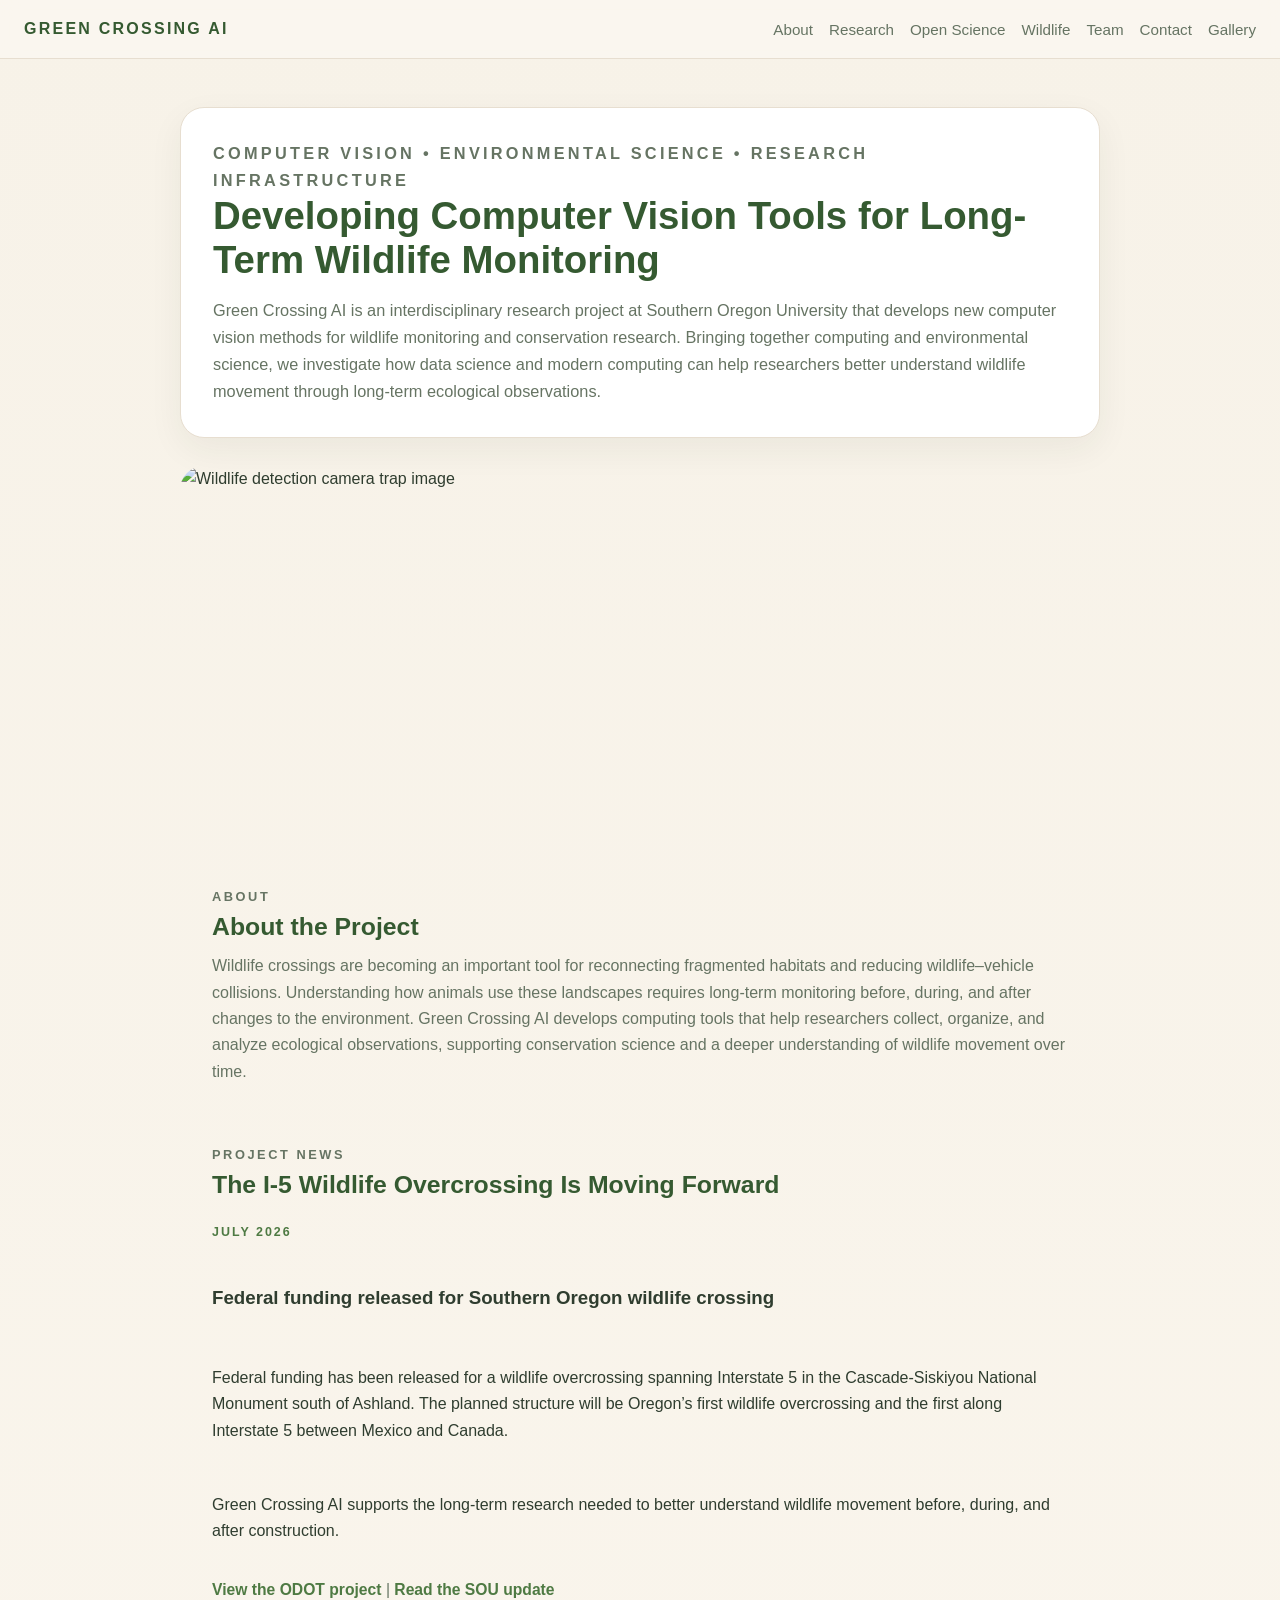
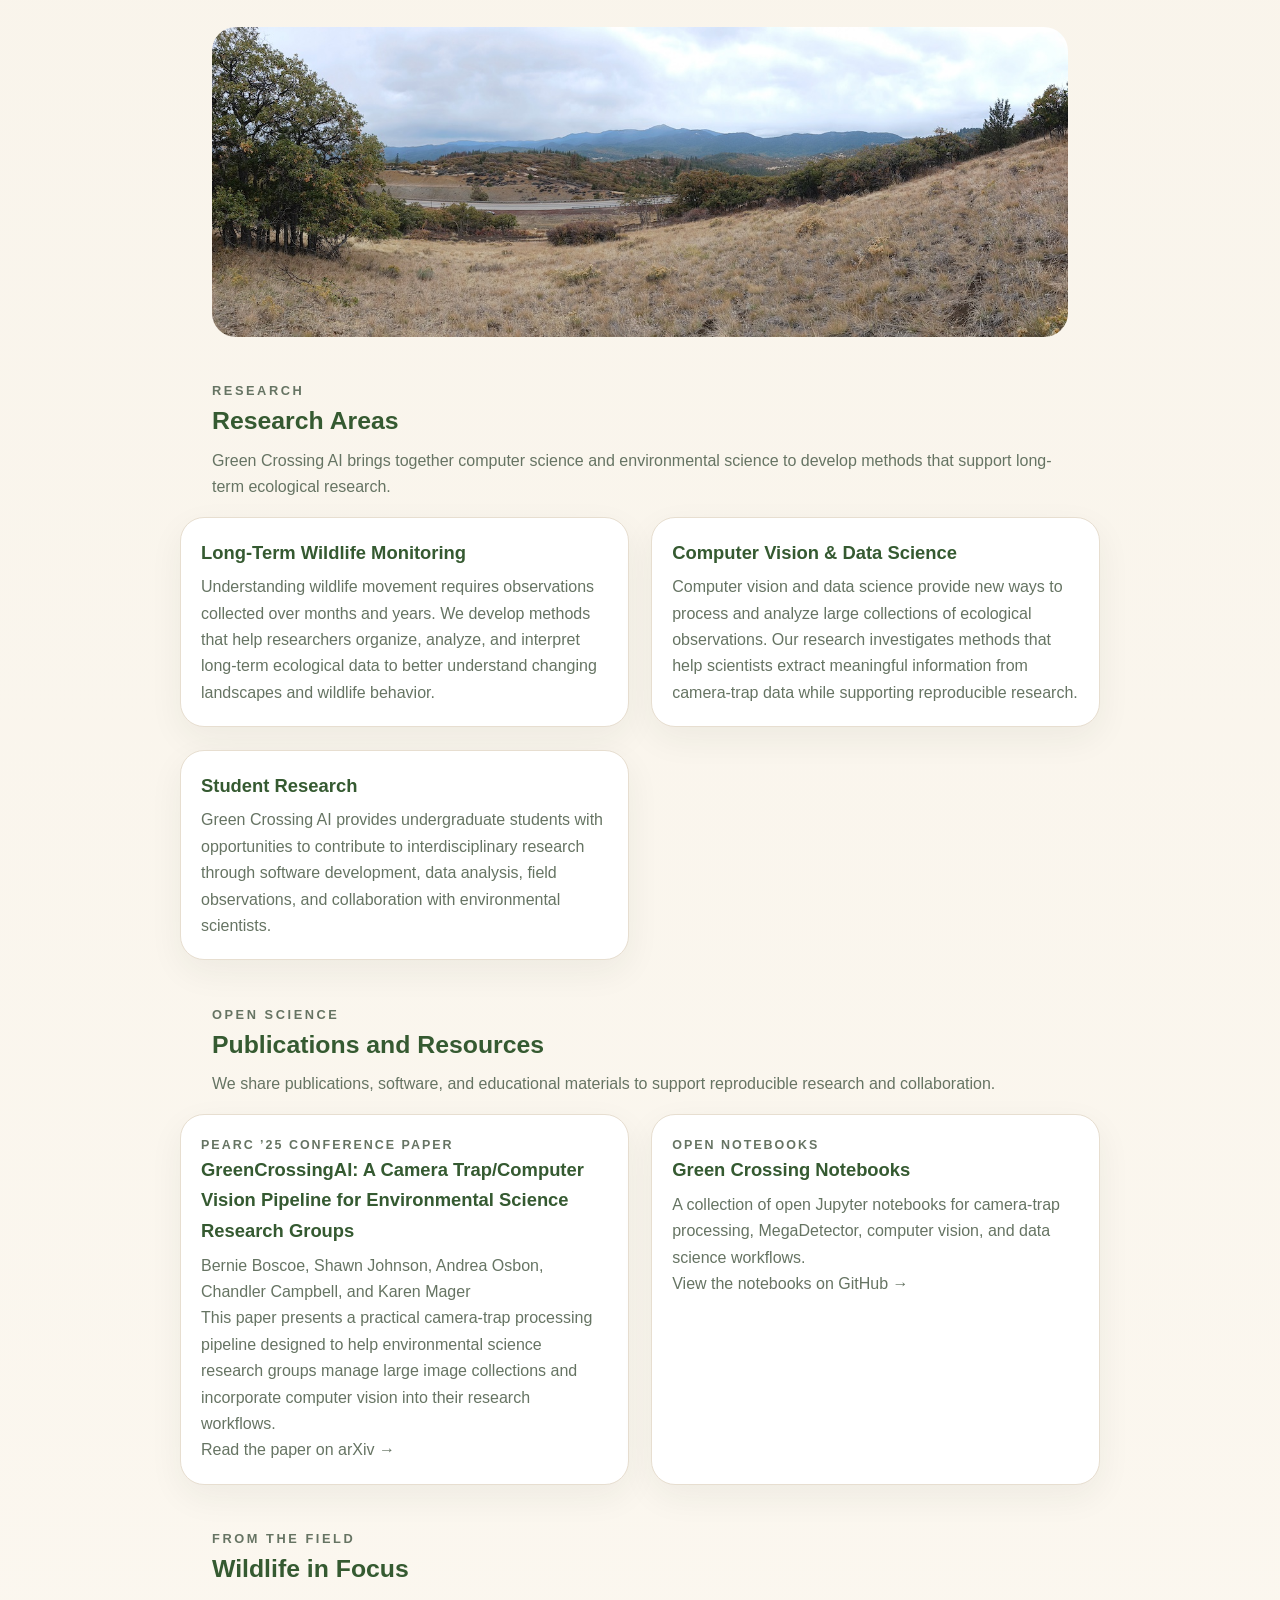
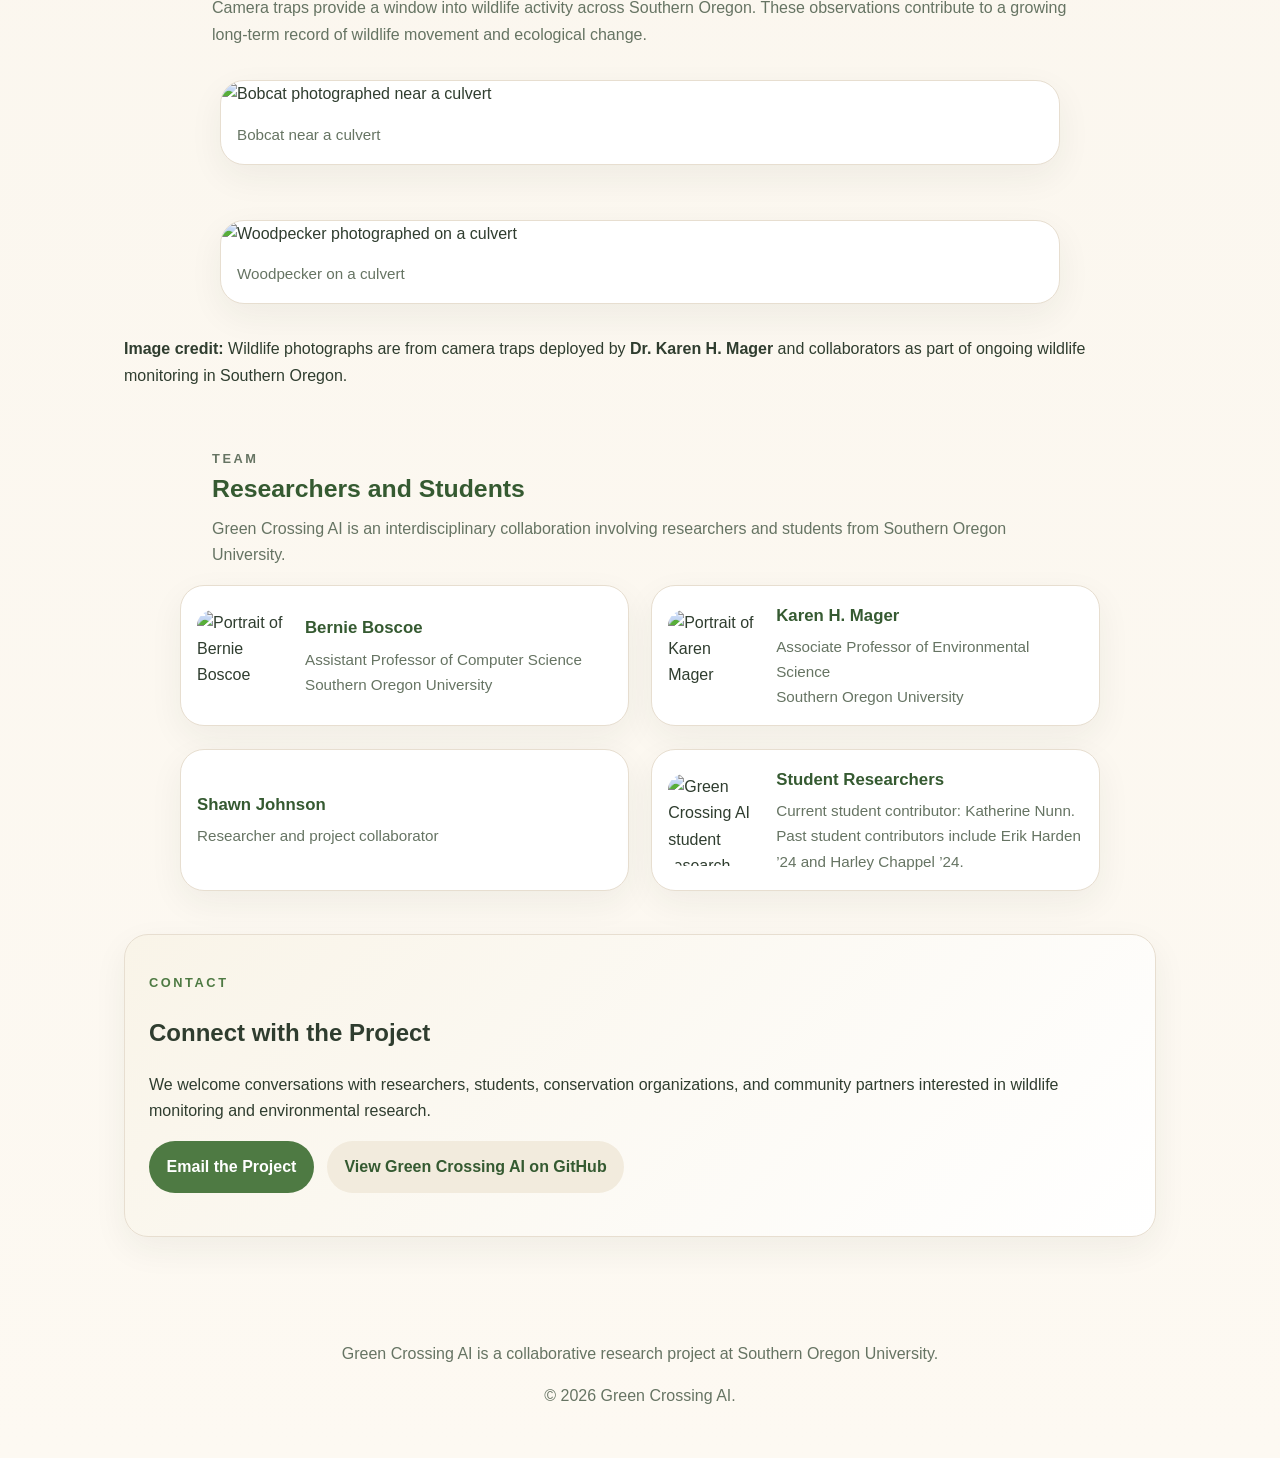
==== commit 5c02b002: "news update" ====
--- a/index.html
+++ b/index.html
@@ -73,15 +73,6 @@
             long-term ecological observations.
           </p>
 
-          <div class="hero-actions">
-            <a class="button primary" href="#research">
-              Explore Our Research
-            </a>
-
-            <a class="button secondary" href="#open-science">
-              Open Science
-            </a>
-          </div>
         </div>
 
         <div class="hero-media">
@@ -111,6 +102,62 @@
             movement over time.
           </p>
         </div>
+      </section>
+
+
+      <section class="section" id="news">
+        <div class="section-heading">
+          <p class="eyebrow">Project News</p>
+          <h2>The I-5 Wildlife Overcrossing Is Moving Forward</h2>
+        </div>
+
+        <article class="featured-news">
+          <div class="featured-news-content">
+            <p class="card-date">July 2026</p>
+
+            <h3>
+              Federal funding released for Southern Oregon wildlife crossing
+            </h3>
+
+            <p>
+              Federal funding has been released for a wildlife overcrossing
+              spanning Interstate 5 in the Cascade-Siskiyou National Monument
+              south of Ashland. The planned structure will be Oregon’s first
+              wildlife overcrossing and the first along Interstate 5 between
+              Mexico and Canada.
+            </p>
+
+            <p>
+              Green Crossing AI supports the long-term research needed to better
+              understand wildlife movement before, during, and after construction.
+            </p>
+
+            <p class="featured-news-links">
+              <a
+                href="https://www.oregon.gov/odot/projects/pages/project-details.aspx?project=23100"
+                target="_blank"
+                rel="noopener noreferrer"
+              >
+                View the ODOT project
+              </a>
+              <span aria-hidden="true"> | </span>
+              <a
+                href="https://news.sou.edu/2026/07/funding-for-i-5-wildlife-crossing-gets-green-light/"
+                target="_blank"
+                rel="noopener noreferrer"
+              >
+                Read the SOU update
+              </a>
+            </p>
+          </div>
+
+          <div class="featured-news-media">
+            <img
+              src="images/site_I5_2023.jpg"
+              alt="Landscape near the planned Interstate 5 wildlife overcrossing"
+            />
+          </div>
+        </article>
       </section>
 
 
@@ -401,7 +448,7 @@
     <footer>
       <p>
         Green Crossing AI is a collaborative research project at
-        Southern Oregon University.
+        <a href="https://sou.edu" target="_blank" rel="noopener noreferrer">Southern Oregon University</a>.
       </p>
 
       <p>
--- a/assets/css/site.css
+++ b/assets/css/site.css
@@ -75,17 +75,19 @@
 }
 
 main {
-  max-width: 1280px;
+  max-width: 1080px;
   margin: 0 auto;
-  padding: 2rem 1.75rem 4rem;
+  padding: 2rem 1.5rem 4rem;
 }
 
 .hero {
   display: grid;
-  grid-template-columns: 1fr !important;
-  gap: 2rem;
+  grid-template-columns: 1fr;
+  gap: 1.8rem;
   align-items: start;
   justify-items: center;
+  max-width: 920px;
+  margin: 0 auto;
   padding: 1rem 0 2.5rem;
 }
 
@@ -164,7 +166,6 @@
 
 .hero-media img {
   width: 100%;
-  max-width: 760px;
   min-height: 360px;
   border-radius: 24px;
 }
@@ -175,6 +176,10 @@
 
 .section-heading {
   margin-bottom: 1rem;
+  max-width: 920px;
+  margin-left: auto;
+  margin-right: auto;
+  padding: 0 2rem;
 }
 
 .section-heading h2 {
@@ -186,19 +191,46 @@
 .section-heading p {
   margin: 0;
   color: var(--muted);
-  max-width: 720px;
+  max-width: 920px;
 }
 
 .stats-grid,
 .cards-grid,
 .team-grid,
+.wildlife-grid,
 .photo-strip {
   display: grid;
-  gap: 1rem;
-}
-
-.stats-grid {
-  grid-template-columns: repeat(3, minmax(0, 1fr));
+  gap: 1.4rem;
+  max-width: 920px;
+  margin: 0 auto;
+}
+
+.wildlife-grid {
+  grid-template-columns: 1fr;
+  padding: 0;
+  box-sizing: border-box;
+}
+
+.wildlife-card {
+  background: var(--surface);
+  border: 1px solid var(--border);
+  border-radius: 24px;
+  box-shadow: 0 12px 35px rgba(31, 49, 33, 0.06);
+  overflow: hidden;
+  padding: 0;
+}
+
+.wildlife-card img {
+  width: 100%;
+  height: auto;
+  display: block;
+}
+
+.wildlife-card figcaption {
+  padding: 1rem 1rem 1.2rem;
+  color: var(--muted);
+  font-size: 0.95rem;
+  line-height: 1.4;
 }
 
 .stat-card {
@@ -213,7 +245,7 @@
 }
 
 .cards-grid {
-  grid-template-columns: repeat(2, minmax(0, 1fr));
+  grid-template-columns: repeat(auto-fit, minmax(300px, 1fr));
 }
 
 .card {
@@ -240,8 +272,43 @@
   color: var(--muted);
 }
 
+.featured-news {
+  display: grid;
+  gap: 1.5rem;
+  max-width: 920px;
+  margin: 0 auto;
+  padding: 0 2rem;
+}
+
+.featured-news-content {
+  display: grid;
+  gap: 1rem;
+}
+
+.featured-news-links {
+  margin: 0;
+  color: var(--muted);
+  font-size: 0.98rem;
+}
+
+.featured-news-links a {
+  color: var(--accent);
+  font-weight: 700;
+}
+
+.featured-news-links a:hover {
+  text-decoration: underline;
+}
+
+.featured-news-media img {
+  width: 100%;
+  height: auto;
+  border-radius: 24px;
+  display: block;
+}
+
 .team-grid {
-  grid-template-columns: repeat(2, minmax(0, 1fr));
+  grid-template-columns: repeat(auto-fit, minmax(300px, 1fr));
 }
 
 .team-card {
@@ -283,7 +350,7 @@
 }
 
 .photo-strip {
-  grid-template-columns: repeat(2, minmax(0, 1fr));
+  grid-template-columns: repeat(auto-fit, minmax(280px, 1fr));
   margin-top: 1rem;
 }
 
@@ -311,6 +378,13 @@
   width: 100%;
   height: 220px;
   object-fit: cover;
+}
+
+.gallery-card figcaption {
+  padding: 0.85rem 1rem 1.1rem;
+  color: var(--muted);
+  font-size: 0.95rem;
+  line-height: 1.4;
 }
 
 .photo-credit {
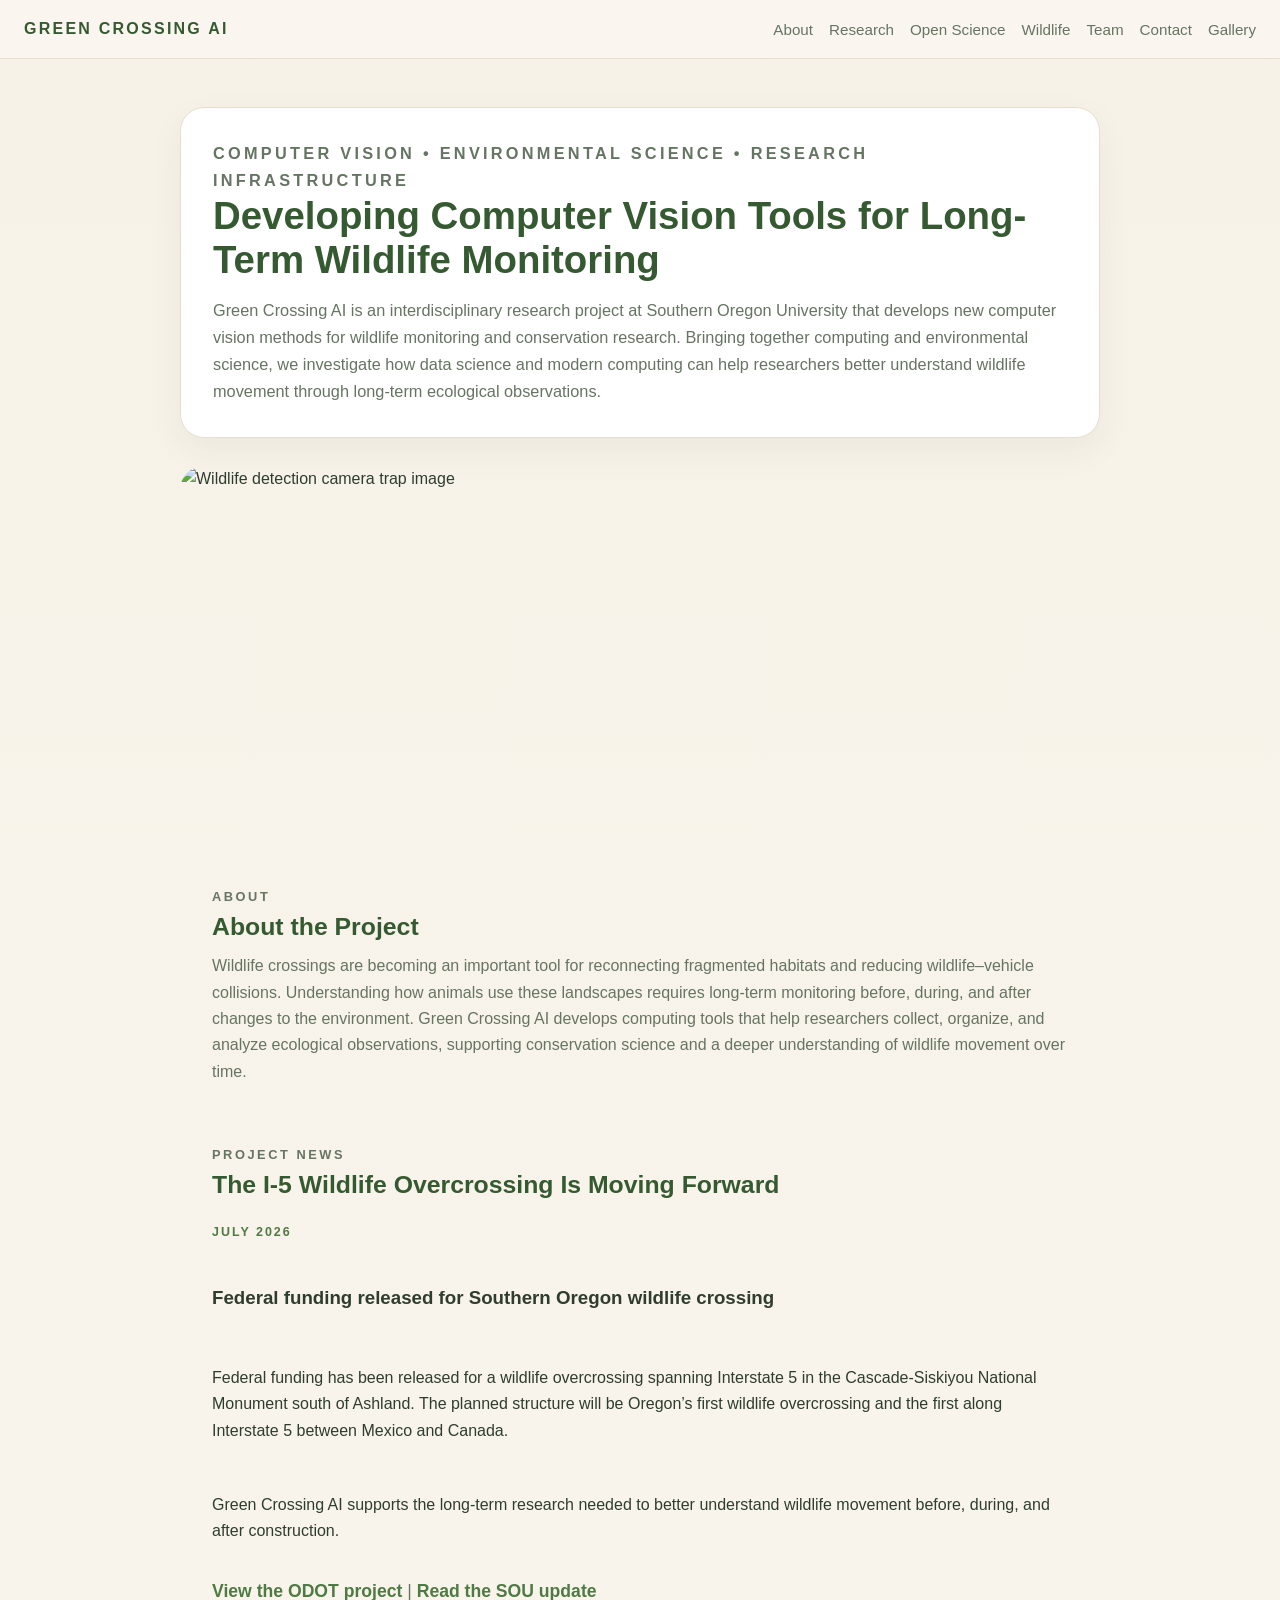
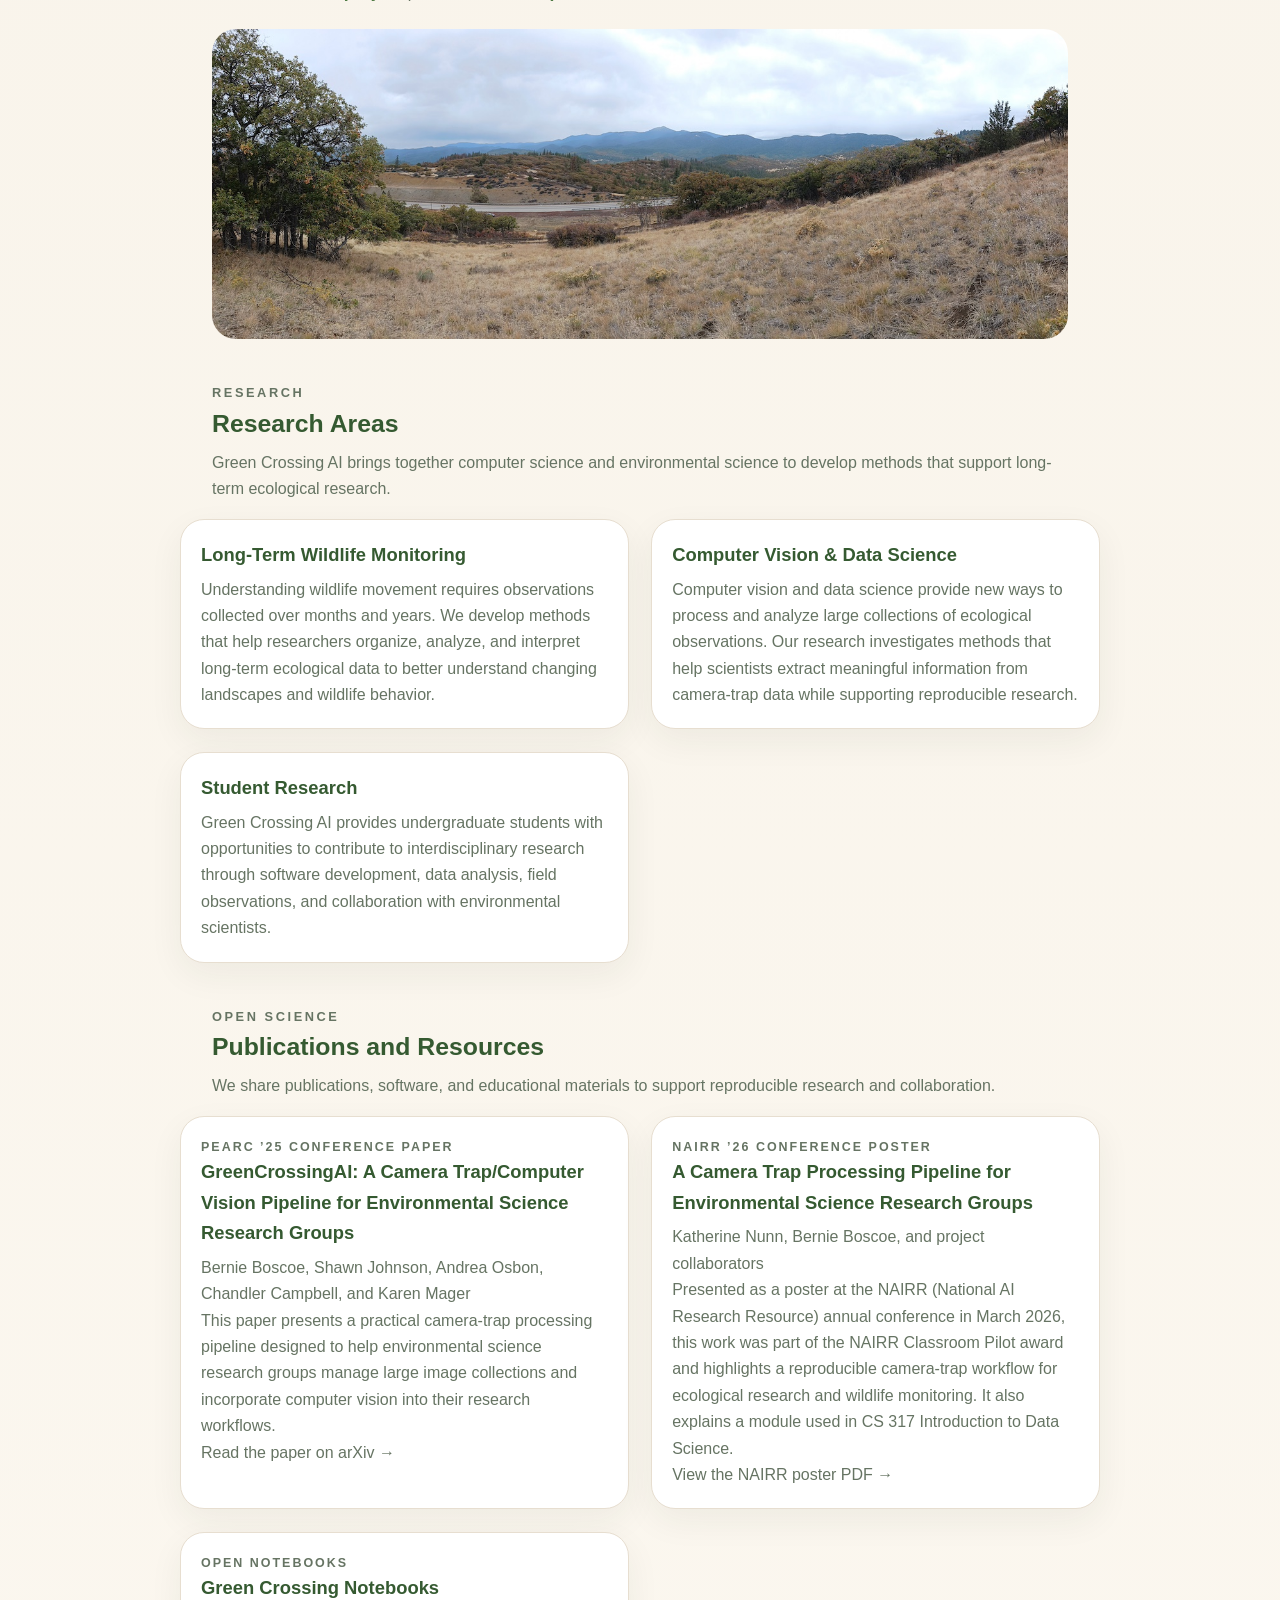
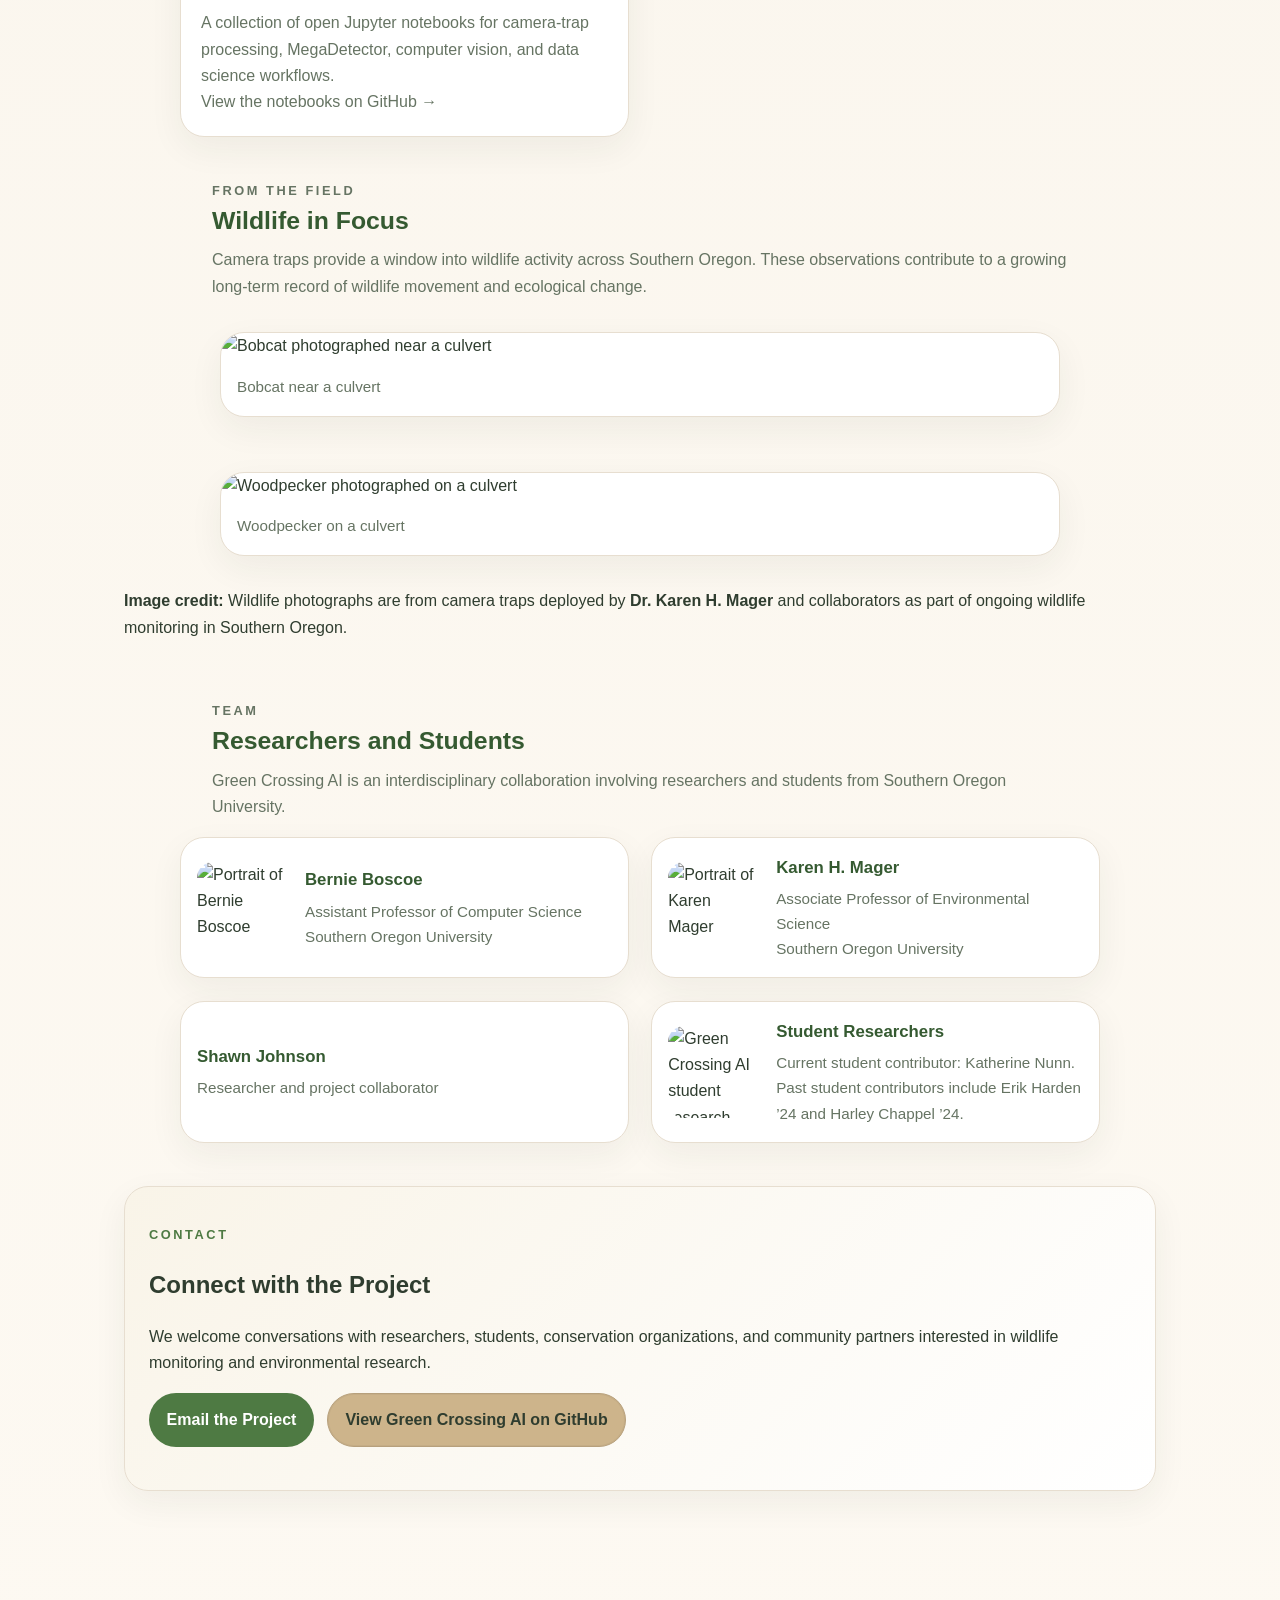
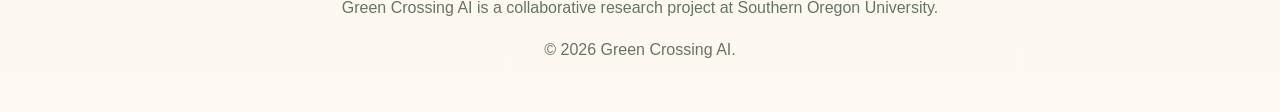
==== commit 2449fcc6: "added NAIRR" ====
--- a/index.html
+++ b/index.html
@@ -262,6 +262,38 @@
           </article>
 
           <article class="card">
+            <p class="card-date">NAIRR ’26 Conference Poster</p>
+
+            <h3>
+              A Camera Trap Processing Pipeline for Environmental Science
+              Research Groups
+            </h3>
+
+            <p class="publication-authors">
+              Katherine Nunn, Bernie Boscoe, and project collaborators
+            </p>
+
+            <p>
+              Presented as a poster at the NAIRR (National AI Research
+              Resource) annual conference in March 2026, this work was part of
+              the NAIRR Classroom Pilot award and highlights a reproducible
+              camera-trap workflow for ecological research and wildlife
+              monitoring. It also explains a module used in CS 317 Introduction
+              to Data Science.
+            </p>
+
+            <p>
+              <a
+                href="images/Final_NAIRR26-Nunn_Boscoe_etal.pdf"
+                target="_blank"
+                rel="noopener noreferrer"
+              >
+                View the NAIRR poster PDF →
+              </a>
+            </p>
+          </article>
+
+          <article class="card">
             <p class="card-date">Open Notebooks</p>
 
             <h3>Green Crossing Notebooks</h3>
--- a/assets/css/site.css
+++ b/assets/css/site.css
@@ -155,8 +155,14 @@
 }
 
 .button.secondary {
-  background: var(--surface-alt);
-  color: var(--accent-dark);
+  background: #cdb48b;
+  color: #2f3d2f;
+  border: 1px solid #b7a07c;
+  box-shadow: inset 0 0 0 1px rgba(0, 0, 0, 0.04);
+}
+
+.button.secondary:hover {
+  background: #b99f78;
 }
 
 .hero-media {
@@ -288,7 +294,8 @@
 .featured-news-links {
   margin: 0;
   color: var(--muted);
-  font-size: 0.98rem;
+  font-size: 1.1rem;
+  line-height: 1.6;
 }
 
 .featured-news-links a {
